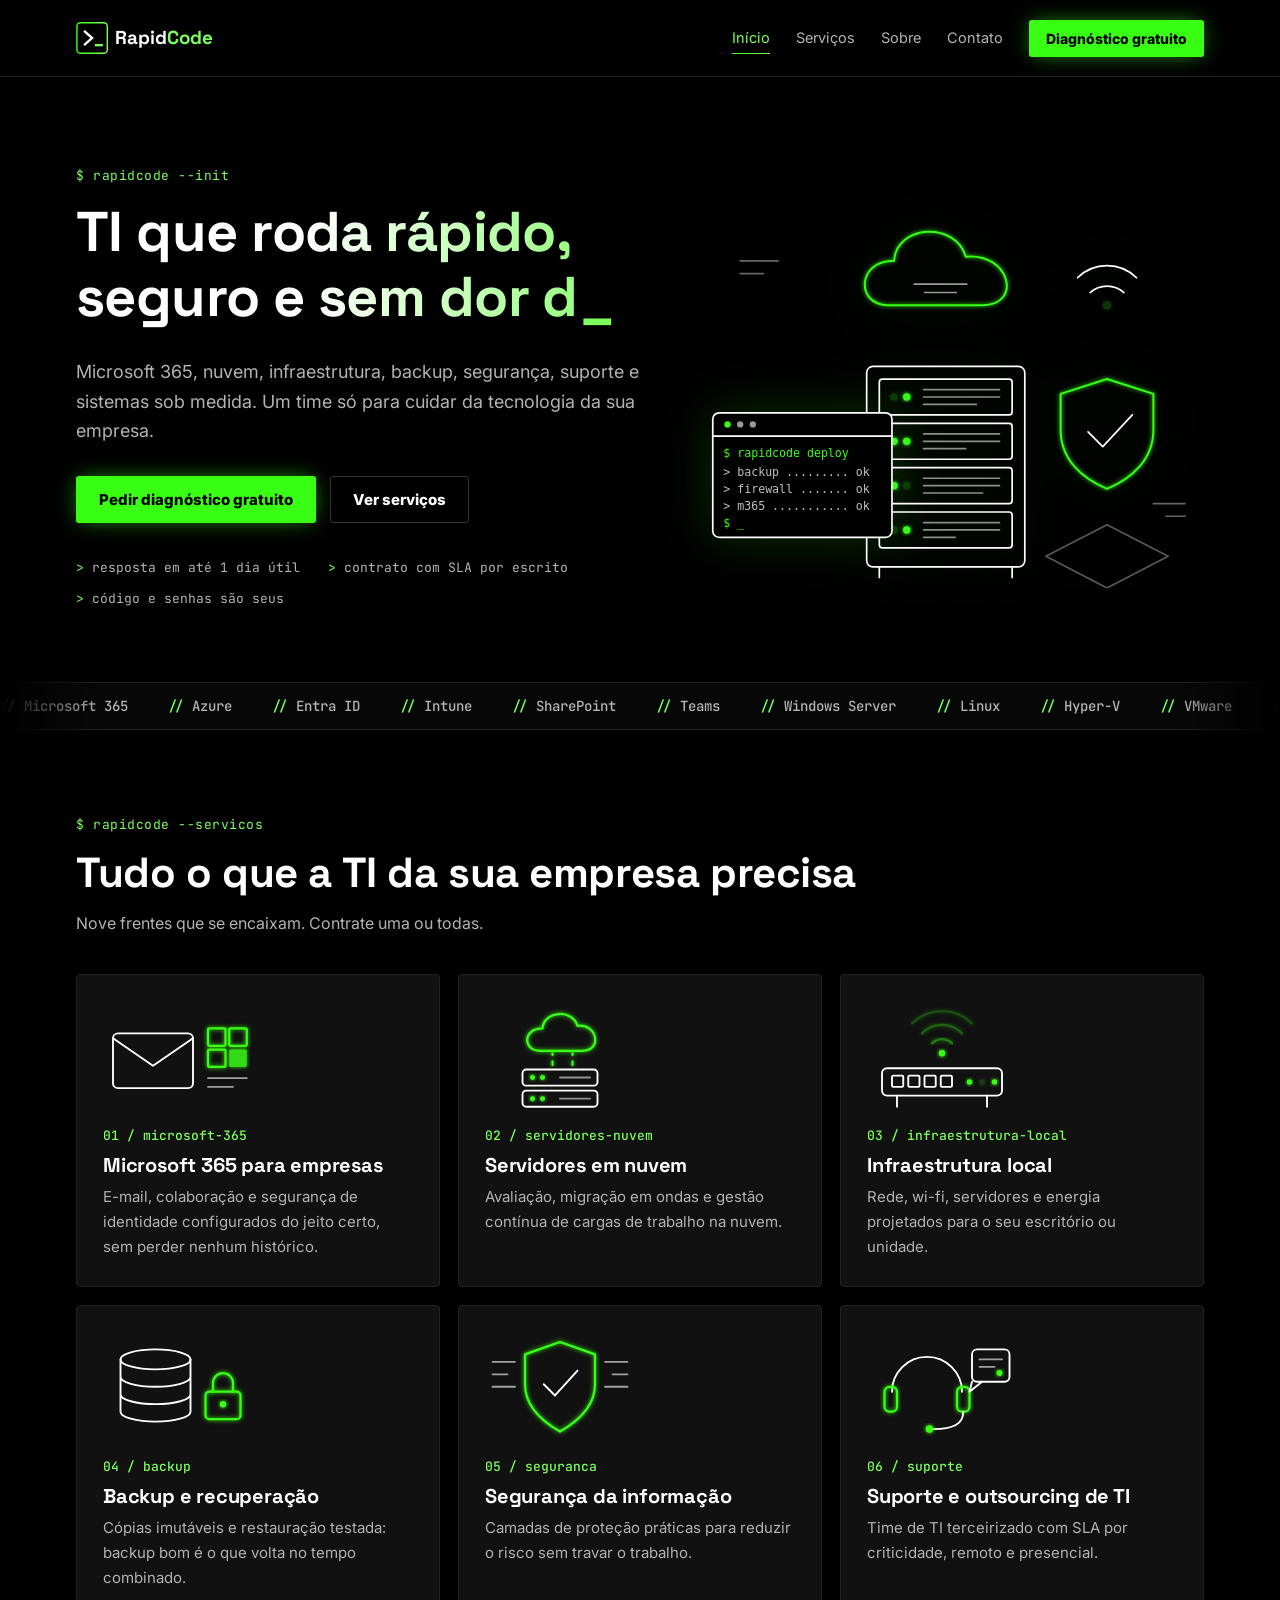
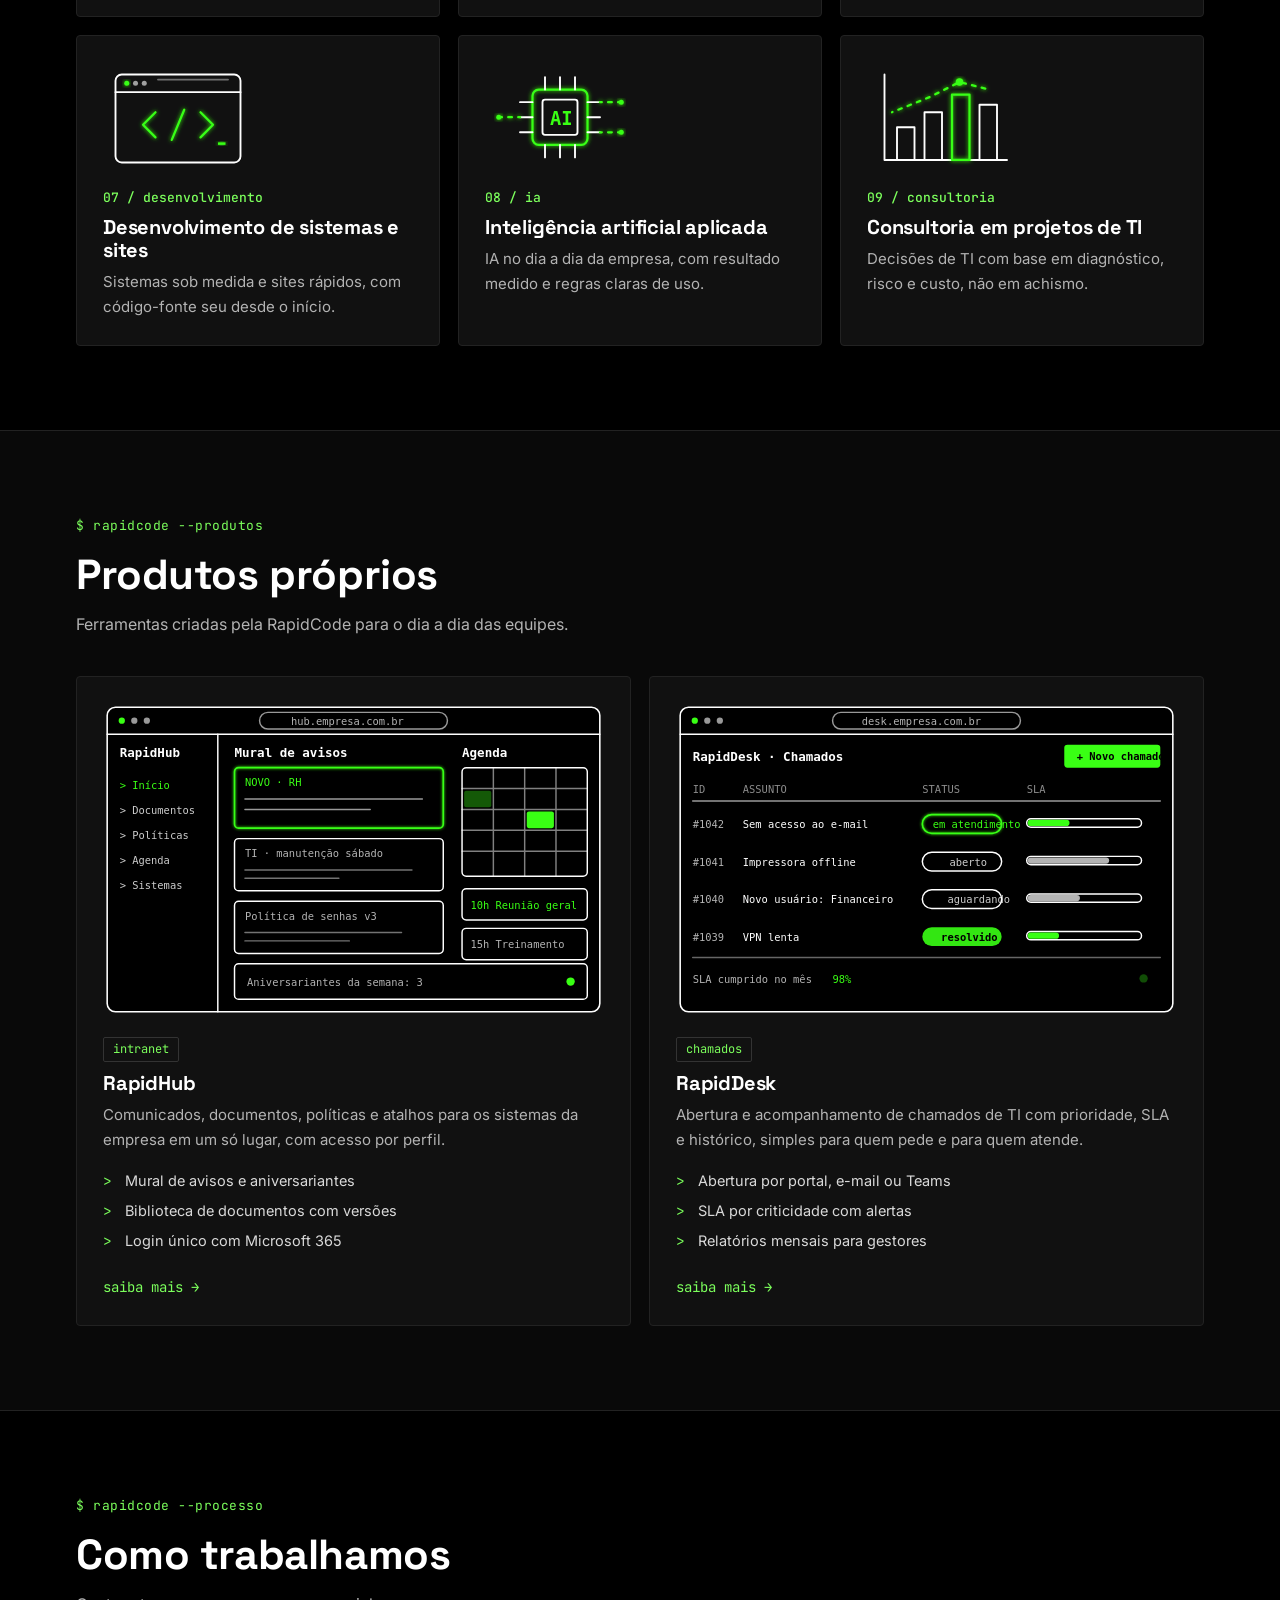
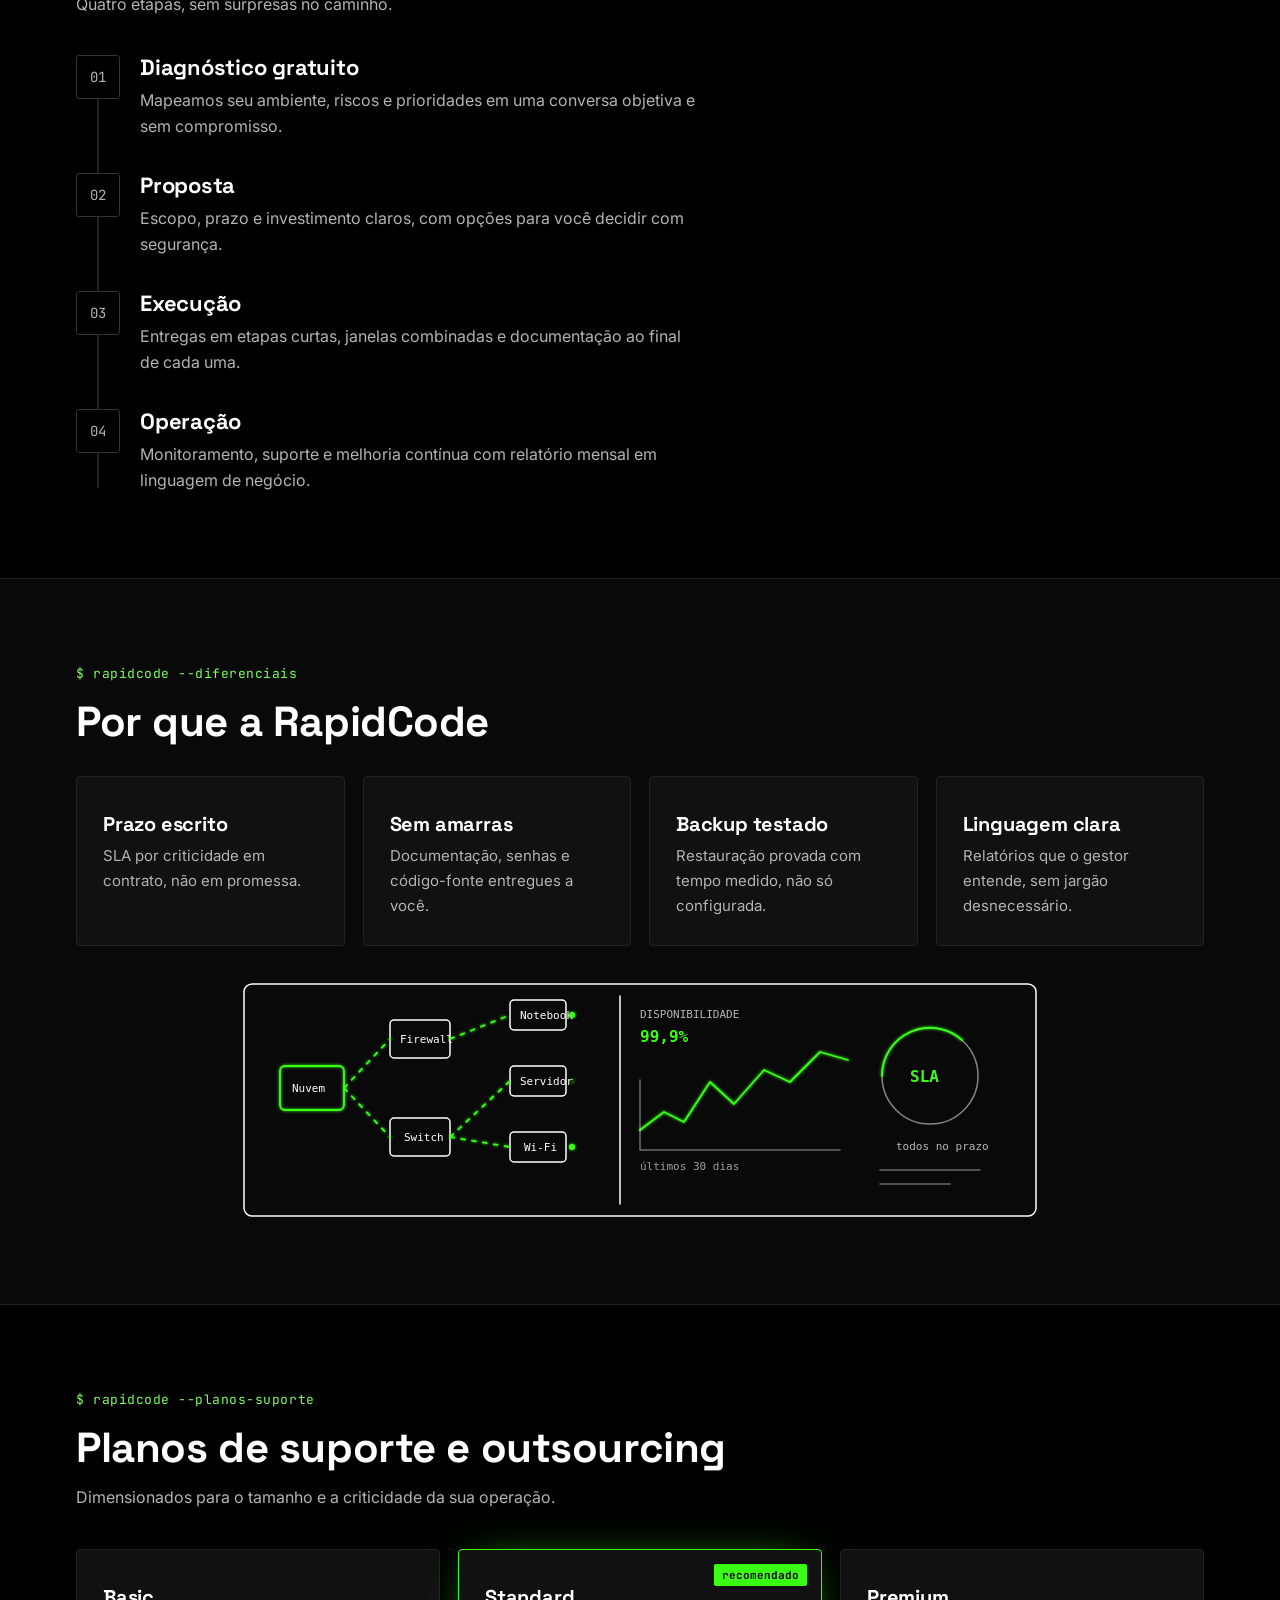
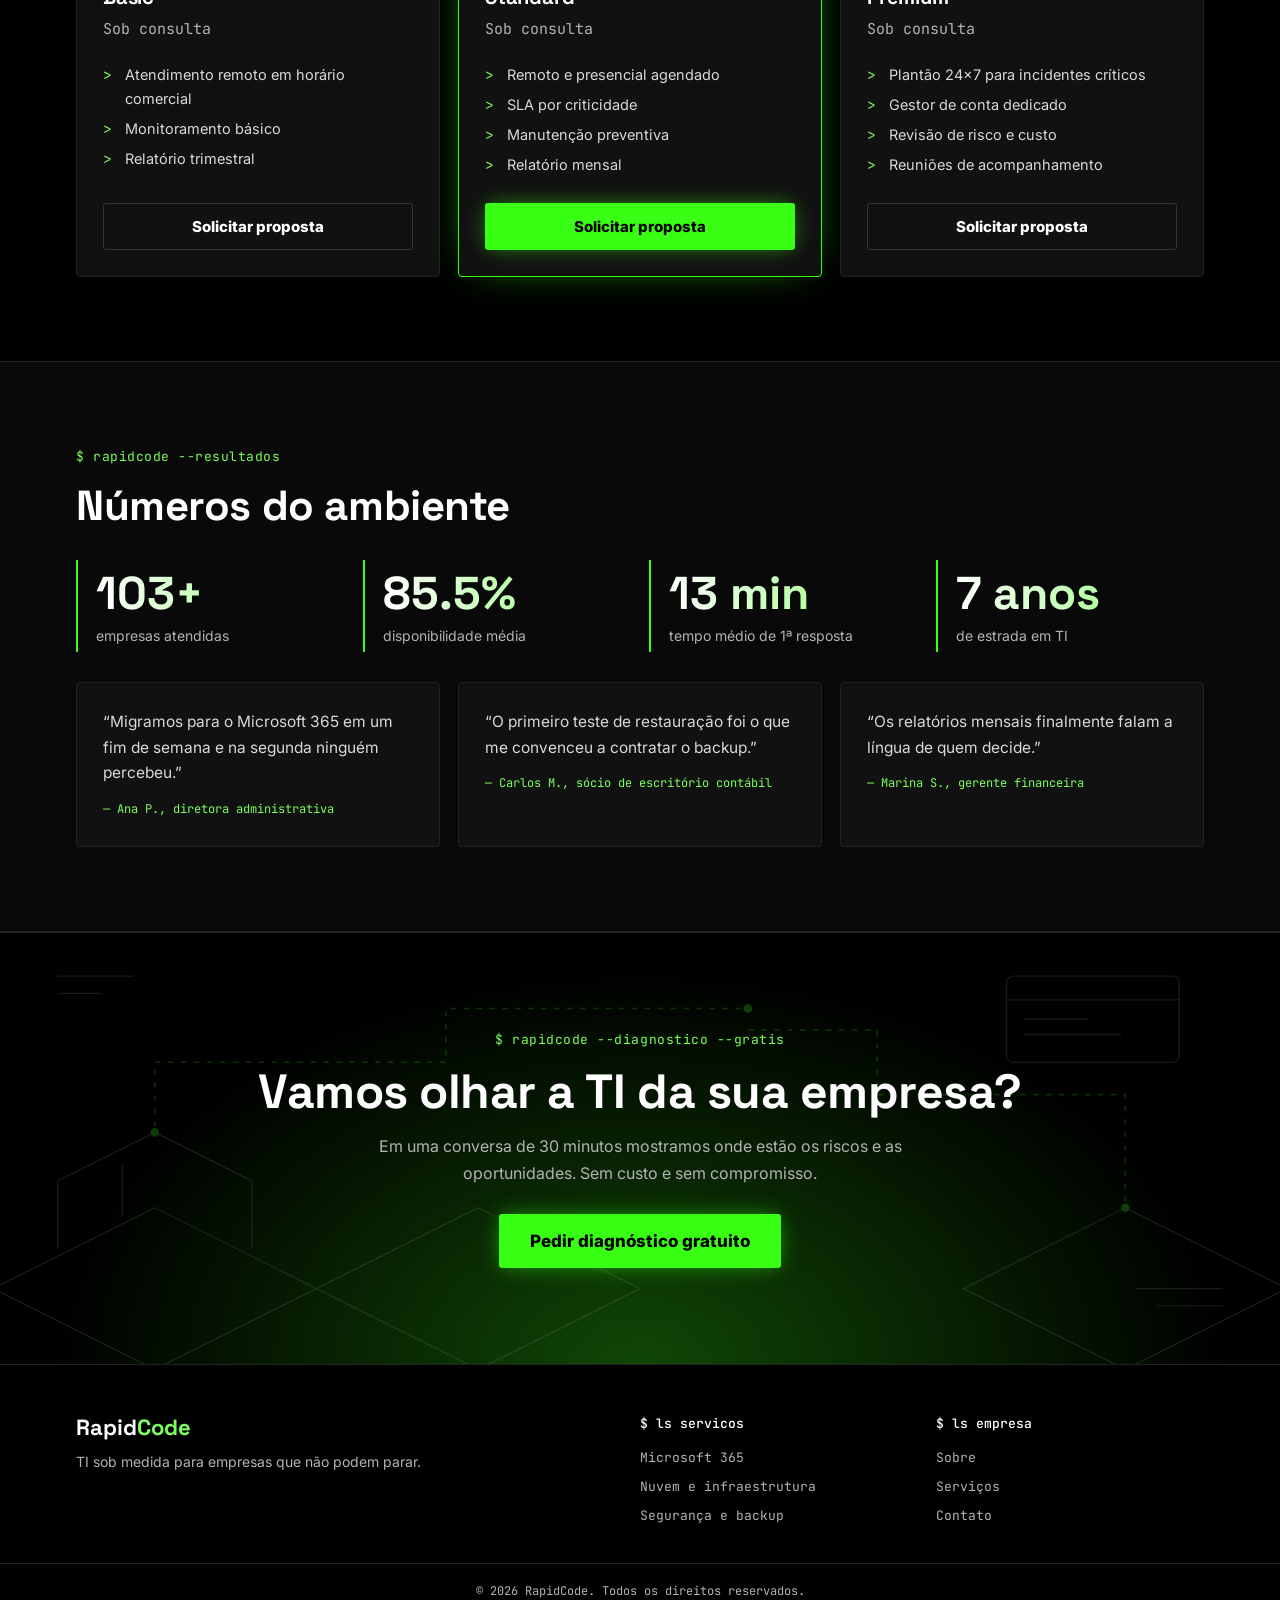
==== index.html @ 281d557d "Site RapidCode: primeira versão" ====
<!DOCTYPE html>
<html lang="pt-BR">
<head>
<meta charset="utf-8">
<meta name="viewport" content="width=device-width, initial-scale=1">
<title>RapidCode | TI sob medida para empresas</title>
<meta name="description" content="RapidCode: TI sob medida para empresas. Microsoft 365, nuvem, infraestrutura, backup, segurança, suporte, sistemas e IA aplicada.">
<meta name="theme-color" content="#000000">
<link rel="icon" type="image/svg+xml" href="img/favicon.svg">
<link rel="preconnect" href="https://fonts.googleapis.com">
<link rel="preconnect" href="https://fonts.gstatic.com" crossorigin>
<link href="https://fonts.googleapis.com/css2?family=Inter:wght@400;500;600&family=JetBrains+Mono:wght@400;500&family=Space+Grotesk:wght@500;600;700&display=swap" rel="stylesheet">
<link rel="stylesheet" href="css/style.css">
</head>
<body>
<canvas id="rain" aria-hidden="true"></canvas>

<header class="header" id="header">
  <div class="wrap header__in">
    <a class="logo" href="index.html" aria-label="RapidCode - início">
      <svg viewBox="0 0 190 40" width="170" height="36" role="img" aria-hidden="true">
        <defs><linearGradient id="lg" x1="0" x2="1"><stop offset="0" stop-color="#39FF14"/><stop offset="1" stop-color="#7CFF5C"/></linearGradient></defs>
        <rect x="1" y="3" width="34" height="34" rx="4" fill="none" stroke="url(#lg)" stroke-width="1.6"/>
        <path d="M10 13l8 7-8 7" fill="none" stroke="#FFFFFF" stroke-width="2.6" stroke-linecap="square"/>
        <path d="M21 28h9" stroke="#7CFF5C" stroke-width="2.6"/>
        <text x="44" y="27" font-family="Space Grotesk, sans-serif" font-size="21" font-weight="700" fill="#FFFFFF">Rapid<tspan fill="#7CFF5C">Code</tspan></text>
      </svg>
    </a>
    <nav class="nav" id="nav" aria-label="Principal">
      <a href="index.html" class="on" aria-current="page">Início</a>
      <a href="servicos.html">Serviços</a>
      <a href="sobre.html">Sobre</a>
      <a href="contato.html">Contato</a>
      <a class="btn btn--sm" href="contato.html">Diagnóstico gratuito</a>
    </nav>
    <button class="burger" id="burger" aria-label="Abrir menu" aria-expanded="false" aria-controls="nav"><span></span><span></span><span></span></button>
  </div>
</header>

<main id="topo">
  <section class="hero">
    <div class="wrap hero__in">
      <div class="hero__text">
      <p class="tag mono">$ rapidcode --init</p>
      <h1 class="hero__title"><span id="typed" data-text="TI que roda rápido, seguro e sem dor de cabeça."></span><span class="cursor" aria-hidden="true">_</span></h1>
      <p class="hero__lead reveal">Microsoft 365, nuvem, infraestrutura, backup, segurança, suporte e sistemas sob medida. Um time só para cuidar da tecnologia da sua empresa.</p>
      <div class="hero__cta reveal">
        <a class="btn" href="contato.html">Pedir diagnóstico gratuito</a>
        <a class="btn btn--ghost" href="servicos.html">Ver serviços</a>
      </div>
      <ul class="hero__meta mono reveal">
        <li><span>&gt;</span> resposta em até 1 dia útil</li>
        <li><span>&gt;</span> contrato com SLA por escrito</li>
        <li><span>&gt;</span> código e senhas são seus</li>
      </ul>
      </div>
      <figure class="hero__art"><img src="img/hero.svg" width="480" height="380" alt="Ilustração em linhas de uma nuvem conectada a um rack de servidores com LEDs piscando, uma janela de terminal com comandos concluídos e um escudo de segurança" fetchpriority="high"></figure>
    </div>
  </section>

  <div class="marquee" aria-label="Tecnologias que usamos">
    <div class="marquee__track" id="marquee"></div>
  </div>

  <section class="sec" id="servicos">
    <div class="wrap">
      <p class="tag mono reveal">$ rapidcode --servicos</p>
      <h2 class="reveal">Tudo o que a TI da sua empresa precisa</h2>
      <p class="sec__lead reveal">Nove frentes que se encaixam. Contrate uma ou todas.</p>
      <div class="grid grid--3" id="servicosGrid"></div>
    </div>
  </section>

  <section class="sec sec--alt" id="produtos">
    <div class="wrap">
      <p class="tag mono reveal">$ rapidcode --produtos</p>
      <h2 class="reveal">Produtos próprios</h2>
      <p class="sec__lead reveal">Ferramentas criadas pela RapidCode para o dia a dia das equipes.</p>
      <div class="grid grid--2">
        <article class="card reveal spot">
          <img class="card__shot" src="img/mock-rapidhub.svg" width="480" height="300" loading="lazy" alt="Tela do RapidHub: menu lateral, mural de avisos com comunicados do RH e da TI, agenda do mês e aniversariantes da semana">
          <span class="card__tag mono">intranet</span>
          <h3>RapidHub</h3>
          <p>Comunicados, documentos, políticas e atalhos para os sistemas da empresa em um só lugar, com acesso por perfil.</p>
          <ul class="list"><li>Mural de avisos e aniversariantes</li><li>Biblioteca de documentos com versões</li><li>Login único com Microsoft 365</li></ul>
          <a class="link mono" href="contato.html?assunto=Produto%3A%20RapidHub">saiba mais &rarr;</a>
        </article>
        <article class="card reveal spot">
          <img class="card__shot" src="img/mock-rapiddesk.svg" width="480" height="300" loading="lazy" alt="Tela do RapidDesk: lista de chamados com status (aberto, em atendimento, aguardando, resolvido) e barras de SLA, mais o botão Novo chamado">
          <span class="card__tag mono">chamados</span>
          <h3>RapidDesk</h3>
          <p>Abertura e acompanhamento de chamados de TI com prioridade, SLA e histórico, simples para quem pede e para quem atende.</p>
          <ul class="list"><li>Abertura por portal, e-mail ou Teams</li><li>SLA por criticidade com alertas</li><li>Relatórios mensais para gestores</li></ul>
          <a class="link mono" href="contato.html?assunto=Produto%3A%20RapidDesk">saiba mais &rarr;</a>
        </article>
      </div>
    </div>
  </section>

  <section class="sec" id="processo">
    <div class="wrap">
      <p class="tag mono reveal">$ rapidcode --processo</p>
      <h2 class="reveal">Como trabalhamos</h2>
      <p class="sec__lead reveal">Quatro etapas, sem surpresas no caminho.</p>
      <ol class="timeline" id="timeline">
        <span class="timeline__line"><i id="tlFill"></i></span>
        <li class="reveal"><span class="step mono">01</span><div><h3>Diagnóstico gratuito</h3><p>Mapeamos seu ambiente, riscos e prioridades em uma conversa objetiva e sem compromisso.</p></div></li>
        <li class="reveal"><span class="step mono">02</span><div><h3>Proposta</h3><p>Escopo, prazo e investimento claros, com opções para você decidir com segurança.</p></div></li>
        <li class="reveal"><span class="step mono">03</span><div><h3>Execução</h3><p>Entregas em etapas curtas, janelas combinadas e documentação ao final de cada uma.</p></div></li>
        <li class="reveal"><span class="step mono">04</span><div><h3>Operação</h3><p>Monitoramento, suporte e melhoria contínua com relatório mensal em linguagem de negócio.</p></div></li>
      </ol>
    </div>
  </section>

  <section class="sec sec--alt" id="diferenciais">
    <div class="wrap">
      <p class="tag mono reveal">$ rapidcode --diferenciais</p>
      <h2 class="reveal">Por que a RapidCode</h2>
      <div class="grid grid--4">
        <div class="card reveal spot"><h3>Prazo escrito</h3><p>SLA por criticidade em contrato, não em promessa.</p></div>
        <div class="card reveal spot"><h3>Sem amarras</h3><p>Documentação, senhas e código-fonte entregues a você.</p></div>
        <div class="card reveal spot"><h3>Backup testado</h3><p>Restauração provada com tempo medido, não só configurada.</p></div>
        <div class="card reveal spot"><h3>Linguagem clara</h3><p>Relatórios que o gestor entende, sem jargão desnecessário.</p></div>
      </div>
      <figure class="figwide reveal"><img src="img/monitoramento.svg" width="800" height="240" loading="lazy" alt="Painel de monitoramento: diagrama de rede com nuvem, firewall, switch, servidor e notebooks, gráfico de disponibilidade de 99,9% e medidor de SLA"></figure>
    </div>
  </section>

  <section class="sec" id="planos">
    <div class="wrap">
      <p class="tag mono reveal">$ rapidcode --planos-suporte</p>
      <h2 class="reveal">Planos de suporte e outsourcing</h2>
      <p class="sec__lead reveal">Dimensionados para o tamanho e a criticidade da sua operação.</p>
      <div class="grid grid--3">
        <article class="card plan reveal spot">
          <h3>Basic</h3><p class="price mono">Sob consulta</p>
          <ul class="list"><li>Atendimento remoto em horário comercial</li><li>Monitoramento básico</li><li>Relatório trimestral</li></ul>
          <a class="btn btn--ghost" href="contato.html?assunto=Suporte%20e%20outsourcing%20de%20TI">Solicitar proposta</a>
        </article>
        <article class="card plan plan--hot reveal spot">
          <span class="badge mono">recomendado</span>
          <h3>Standard</h3><p class="price mono">Sob consulta</p>
          <ul class="list"><li>Remoto e presencial agendado</li><li>SLA por criticidade</li><li>Manutenção preventiva</li><li>Relatório mensal</li></ul>
          <a class="btn" href="contato.html?assunto=Suporte%20e%20outsourcing%20de%20TI">Solicitar proposta</a>
        </article>
        <article class="card plan reveal spot">
          <h3>Premium</h3><p class="price mono">Sob consulta</p>
          <ul class="list"><li>Plantão 24x7 para incidentes críticos</li><li>Gestor de conta dedicado</li><li>Revisão de risco e custo</li><li>Reuniões de acompanhamento</li></ul>
          <a class="btn btn--ghost" href="contato.html?assunto=Suporte%20e%20outsourcing%20de%20TI">Solicitar proposta</a>
        </article>
      </div>
    </div>
  </section>

  <section class="sec sec--alt" id="numeros">
    <div class="wrap">
      <p class="tag mono reveal">$ rapidcode --resultados</p>
      <h2 class="reveal">Números do ambiente</h2>
      <!-- PLACEHOLDER: números e depoimentos abaixo são exemplos ilustrativos; substituir por dados reais autorizados. -->
      <div class="stats">
        <div class="stat reveal"><b data-count="120" data-suffix="+">0</b><span>empresas atendidas</span></div>
        <div class="stat reveal"><b data-count="99.9" data-dec="1" data-suffix="%">0</b><span>disponibilidade média</span></div>
        <div class="stat reveal"><b data-count="15" data-suffix=" min">0</b><span>tempo médio de 1ª resposta</span></div>
        <div class="stat reveal"><b data-count="8" data-suffix=" anos">0</b><span>de estrada em TI</span></div>
      </div>
      <div class="grid grid--3 quotes">
        <blockquote class="card reveal spot">“Migramos para o Microsoft 365 em um fim de semana e na segunda ninguém percebeu.”<cite class="mono">— Ana P., diretora administrativa</cite></blockquote>
        <blockquote class="card reveal spot">“O primeiro teste de restauração foi o que me convenceu a contratar o backup.”<cite class="mono">— Carlos M., sócio de escritório contábil</cite></blockquote>
        <blockquote class="card reveal spot">“Os relatórios mensais finalmente falam a língua de quem decide.”<cite class="mono">— Marina S., gerente financeira</cite></blockquote>
      </div>
    </div>
  </section>

  <section class="cta" id="contato">
    <img class="cta__bg" src="img/cta-bg.svg" alt="" aria-hidden="true" loading="lazy" width="1200" height="400">
    <div class="wrap cta__in reveal">
      <p class="tag mono">$ rapidcode --diagnostico --gratis</p>
      <h2>Vamos olhar a TI da sua empresa?</h2>
      <p>Em uma conversa de 30 minutos mostramos onde estão os riscos e as oportunidades. Sem custo e sem compromisso.</p>
      <a class="btn btn--lg" href="contato.html">Pedir diagnóstico gratuito</a>
    </div>
  </section>
</main>

<footer class="footer">
  <div class="wrap footer__in">
    <div>
      <strong class="footer__logo">Rapid<span>Code</span></strong>
      <p>TI sob medida para empresas que não podem parar.</p>
    </div>
    <div class="mono footer__col"><b>$ ls servicos</b><a href="servicos.html#microsoft-365">Microsoft 365</a><a href="servicos.html#servidores-nuvem">Nuvem e infraestrutura</a><a href="servicos.html#seguranca">Segurança e backup</a></div>
    <div class="mono footer__col"><b>$ ls empresa</b><a href="sobre.html">Sobre</a><a href="servicos.html">Serviços</a><a href="contato.html">Contato</a></div>
  </div>
  <p class="footer__copy mono">&copy; 2026 RapidCode. Todos os direitos reservados.</p>
</footer>

<script src="js/data.js"></script>
<script src="js/main.js"></script>
</body>
</html>
---- css/style.css ----
/* RapidCode - tema preto 60% / branco 25% / verde neon 15%, estilo terminal. Compartilhado pelas 4 páginas. */
:root{
  --black:#000000;--black-1:#0A0A0A;--black-2:#111111;--black-3:#161616;
  --line:#222222;--line2:#333333;
  --white:#FFFFFF;--white-soft:#B3B3B3;--white-dim:#D9D9D9;
  --accent:#39FF14;--accent-hi:#7CFF5C;--accent-lo:#2BD10F;
  --accent-rgb:57,255,20;--accent-hi-rgb:124,255,92;
  --bg:var(--black);--bg2:var(--black-1);--card:var(--black-2);
  --text:var(--white);--muted:var(--white-soft);
  --grad:linear-gradient(90deg,#39FF14,#7CFF5C);
  --hh:76px;
}
*{box-sizing:border-box;margin:0;padding:0}
html{scroll-behavior:smooth;scroll-padding-top:100px}
body{background:var(--bg);color:var(--text);font:400 16px/1.65 Inter,system-ui,sans-serif;overflow-x:hidden;-webkit-font-smoothing:antialiased}
.mono{font-family:"JetBrains Mono",ui-monospace,monospace}
h1,h2,h3{font-family:"Space Grotesk",sans-serif;line-height:1.15;letter-spacing:-.01em}
a{color:inherit;text-decoration:none}
ul{list-style:none}
img{max-width:100%}
.wrap{width:100%;max-width:1160px;margin:0 auto;padding:0 16px}
#rain{position:fixed;inset:0;width:100%;height:100%;z-index:0;opacity:.35;pointer-events:none}
main,.footer{position:relative;z-index:1}
:focus-visible{outline:2px solid var(--accent-hi);outline-offset:3px}

.header{position:sticky;top:0;z-index:50;background:rgba(0,0,0,.82);backdrop-filter:blur(10px);border-bottom:1px solid var(--line);transition:all .3s}
.header__in{display:flex;align-items:center;justify-content:space-between;height:var(--hh);transition:height .3s}
.header.is-small .header__in{height:54px}
.header.is-small{border-bottom-color:var(--line2)}
.logo svg{display:block;transition:transform .3s;transform-origin:left center;max-width:100%}
.header.is-small .logo svg{transform:scale(.84)}
.nav{display:flex;align-items:center;gap:26px;font-size:14.5px;color:var(--muted)}
.nav a:not(.btn){position:relative;transition:color .2s}
.nav a:not(.btn):hover,.nav a.on:not(.btn){color:var(--accent-hi)}
.nav a:not(.btn)::after{content:"";position:absolute;left:0;bottom:-4px;height:1px;width:0;background:var(--grad);transition:width .25s}
.nav a:not(.btn):hover::after,.nav a.on:not(.btn)::after{width:100%}
.burger{display:none;width:44px;height:44px;background:none;border:1px solid var(--line2);border-radius:3px;cursor:pointer;flex-direction:column;gap:5px;align-items:center;justify-content:center}
.burger span{width:20px;height:2px;background:var(--white);transition:transform .25s,opacity .25s}
.burger[aria-expanded=true] span:nth-child(1){transform:translateY(7px) rotate(45deg)}
.burger[aria-expanded=true] span:nth-child(2){opacity:0}
.burger[aria-expanded=true] span:nth-child(3){transform:translateY(-7px) rotate(-45deg)}

.btn{display:inline-flex;align-items:center;justify-content:center;gap:8px;padding:13px 22px;background:var(--accent);color:#000;box-shadow:0 0 22px -4px rgba(var(--accent-rgb),.65);font:800 15px Inter,sans-serif;border:1px solid transparent;border-radius:3px;cursor:pointer;transition:transform .2s,box-shadow .25s,background .2s}
.btn:hover{background:var(--accent-lo);transform:translateY(-2px);box-shadow:0 8px 28px -8px rgba(var(--accent-hi-rgb),.7)}
.btn--ghost{background:transparent;color:var(--white);border-color:var(--line2);box-shadow:none}
.btn--ghost:hover{background:rgba(var(--accent-rgb),.12);border-color:var(--accent-hi)}
.btn--sm{padding:9px 16px;font-size:14px;color:#000!important}
.btn--lg{padding:16px 30px;font-size:17px}

.tag{color:var(--accent-hi);font-size:13px;letter-spacing:.04em;margin-bottom:14px}
.hero{padding:88px 0 72px}
.hero__title{font-size:clamp(34px,6.4vw,68px);font-weight:700;max-width:900px;min-height:2.4em;background:linear-gradient(90deg,#FFFFFF 40%,#7CFF5C);-webkit-background-clip:text;background-clip:text;color:transparent}
.cursor{display:inline-block;color:var(--accent-hi);-webkit-text-fill-color:var(--accent-hi);animation:blink 1s steps(1) infinite;margin-left:2px}
@keyframes blink{50%{opacity:0}}
.hero__in{display:grid;grid-template-columns:minmax(0,1.15fr) minmax(0,1fr);gap:40px;align-items:center}
.hero__in .hero__title{font-size:clamp(32px,4.6vw,56px)}
.hero__art img{display:block;width:100%;height:auto;filter:drop-shadow(0 0 24px rgba(var(--accent-rgb),.18))}
.hero--page{padding:64px 0 48px}
.hero--page .hero__title{min-height:0;font-size:clamp(30px,4.2vw,52px)}
.hero--page .hero__lead{font-size:17px;margin:18px 0 0}
.hero--page .hero__art{max-width:400px;justify-self:end;width:100%}
.hero--slim .hero__in{grid-template-columns:minmax(0,1fr)}
.card__img{display:block;width:100%;max-width:150px;height:auto;margin-bottom:14px}
.card__shot{display:block;width:100%;height:auto;margin-bottom:18px;border-radius:6px}
.figwide{margin:34px auto 0;max-width:800px}
.figwide img{display:block;width:100%;height:auto}
.hero__lead{max-width:640px;margin:22px 0 30px;color:var(--muted);font-size:18px}
.hero__lead a{color:var(--accent-hi);text-decoration:underline;text-underline-offset:3px}
.hero__cta{display:flex;flex-wrap:wrap;gap:14px;margin-bottom:34px}
.hero__meta{display:flex;flex-wrap:wrap;gap:10px 28px;font-size:13px;color:var(--muted)}
.hero__meta span{color:var(--accent-hi)}

.marquee{border-block:1px solid var(--line);background:rgba(10,10,10,.85);overflow:hidden;padding:14px 0;mask-image:linear-gradient(90deg,transparent,#000 8%,#000 92%,transparent);-webkit-mask-image:linear-gradient(90deg,transparent,#000 8%,#000 92%,transparent)}
.marquee__track{display:flex;width:max-content;gap:40px;animation:mq 38s linear infinite}
.marquee:hover .marquee__track{animation-play-state:paused}
.marquee__track span{font:500 14px "JetBrains Mono",monospace;color:var(--muted);white-space:nowrap}
.marquee__track span::before{content:"// ";color:var(--accent-hi)}
@keyframes mq{to{transform:translateX(-50%)}}

.sec{padding:84px 0}
.sec--alt{background:rgba(10,10,10,.9);border-block:1px solid var(--line)}
.sec--tight{padding-top:48px}
.sec h2{font-size:clamp(28px,4vw,42px);margin-bottom:12px}
.sec__lead{color:var(--muted);max-width:620px;margin-bottom:38px}
.grid{display:grid;gap:18px;margin-top:30px}
.grid--2{grid-template-columns:repeat(2,1fr)}
.grid--3{grid-template-columns:repeat(3,1fr)}
.grid--4{grid-template-columns:repeat(4,1fr)}
.sec__lead+.grid{margin-top:0}

.card{position:relative;background:var(--card);border:1px solid var(--line);border-radius:4px;padding:26px;overflow:hidden;transition:border-color .25s,transform .25s}
.card:hover{border-color:var(--line2);transform:translateY(-3px)}
.card--static:hover{transform:none}
.spot::before{content:"";position:absolute;inset:0;background:radial-gradient(260px circle at var(--mx,50%) var(--my,50%),rgba(var(--accent-rgb),.22),transparent 70%);opacity:0;transition:opacity .3s;pointer-events:none}
.spot:hover::before{opacity:1}
.spot::after{content:"";position:absolute;inset:0;border-radius:inherit;padding:1px;background:radial-gradient(180px circle at var(--mx,50%) var(--my,50%),rgba(var(--accent-hi-rgb),.8),transparent 70%);-webkit-mask:linear-gradient(#000 0 0) content-box,linear-gradient(#000 0 0);-webkit-mask-composite:xor;mask-composite:exclude;opacity:0;transition:opacity .3s;pointer-events:none}
.spot:hover::after{opacity:1}
.card h3{font-size:20px;margin:10px 0 8px}
.card p{color:var(--muted);font-size:15px}
.card__ico{font:500 13px "JetBrains Mono",monospace;color:var(--accent-hi);display:block}
.card__tag{display:inline-block;font-size:12px;color:var(--accent-hi);border:1px solid var(--line2);padding:2px 9px;border-radius:2px}
a.card{display:block}
.list{margin:16px 0 20px}
.list li{position:relative;padding-left:22px;font-size:14.5px;color:var(--white-dim);margin-bottom:6px}
.list li::before{content:">";position:absolute;left:0;color:var(--accent-hi);font-family:"JetBrains Mono",monospace}
.link{color:var(--accent-hi);font-size:14px}
.link:hover{color:var(--white)}
.chips{display:flex;flex-wrap:wrap;gap:8px}
.chips span,.chips a{font:500 12.5px "JetBrains Mono",monospace;color:var(--white-dim);border:1px solid var(--line2);border-radius:2px;padding:4px 10px;background:var(--black-1)}
.chips a{color:var(--muted);transition:color .2s,border-color .2s}
.chips a:hover{color:var(--accent-hi);border-color:var(--accent-hi)}
.chips--index{margin-top:26px}

.timeline{position:relative;margin-top:36px;padding-left:64px;list-style:none;display:grid;gap:34px}
.timeline__line{position:absolute;left:21px;top:6px;bottom:6px;width:2px;background:var(--line)}
.timeline__line i{display:block;width:100%;height:0;background:var(--grad);box-shadow:0 0 14px rgba(var(--accent-hi-rgb),.6)}
.timeline li{position:relative}
.step{position:absolute;left:-64px;top:0;width:44px;height:44px;display:grid;place-items:center;background:var(--bg);border:1px solid var(--line2);border-radius:3px;color:var(--muted);font-size:14px;transition:all .4s}
.timeline li.on .step{border-color:var(--accent-hi);color:var(--accent-hi);box-shadow:0 0 18px -2px rgba(var(--accent-hi-rgb),.5)}
.timeline h3{font-size:22px;margin-bottom:6px}
.timeline p{color:var(--muted);max-width:560px}

.plan{display:flex;flex-direction:column}
.plan .list{flex:1}
.plan--hot{border-color:var(--accent);box-shadow:0 0 40px -18px rgba(var(--accent-rgb),.8)}
.price{color:var(--white);font-size:15px;margin-bottom:6px}
.badge{position:absolute;top:14px;right:14px;font-size:11px;font-weight:700;background:var(--accent);color:#000;padding:2px 8px;border-radius:2px}

.stats{display:grid;grid-template-columns:repeat(4,1fr);gap:18px;margin:30px 0}
.stat{border-left:2px solid var(--accent);padding:4px 0 4px 18px}
.stat b{display:block;font:700 clamp(30px,4vw,46px) "Space Grotesk",sans-serif;background:linear-gradient(90deg,#FFFFFF,#7CFF5C);-webkit-background-clip:text;background-clip:text;color:transparent}
.stat span{color:var(--muted);font-size:14px}
.quotes{margin-top:10px}
blockquote.card{font-size:15.5px;color:var(--white-dim);font-style:normal}
blockquote cite{display:block;margin-top:14px;font-size:12px;color:var(--accent-hi);font-style:normal}

/* Serviços (página detalhada) */
.svc{padding:30px;margin-bottom:22px}
.svc:hover{transform:none}
.svc__head{display:grid;grid-template-columns:150px minmax(0,1fr);gap:26px;align-items:center;margin-bottom:6px}
.svc__head img{display:block;width:150px;height:auto}
.svc__head h2{font-size:clamp(24px,3vw,32px);margin:0 0 8px}
.svc__desc{color:var(--muted);font-size:16px;max-width:680px}
.cols{display:grid;grid-template-columns:repeat(3,1fr);gap:26px;margin-top:22px;padding-top:22px;border-top:1px solid var(--line)}
.cols h4{font:500 13px "JetBrains Mono",monospace;color:var(--accent-hi);margin-bottom:10px;letter-spacing:.04em}
.cols .list{margin:0}
.plans{margin-top:28px;padding-top:24px;border-top:1px solid var(--line)}
.plans h3{font-size:22px}
.plans .grid{margin-top:16px}
.plans .card{background:var(--black-1)}
.plans__more{margin-top:22px}

/* Sobre */
.prose{max-width:720px;color:var(--muted)}

/* Contato */
.contact{display:grid;grid-template-columns:minmax(0,1.5fr) minmax(0,1fr);gap:22px;align-items:start}
.form{display:grid;gap:16px}
.form .two{display:grid;grid-template-columns:1fr 1fr;gap:16px}
.form label{display:grid;gap:6px;font:500 13px "JetBrains Mono",monospace;color:var(--accent-hi)}
.form input,.form select,.form textarea{width:100%;background:var(--black);color:var(--white);border:1px solid var(--line2);border-radius:3px;padding:12px 14px;font:400 16px Inter,sans-serif;transition:border-color .2s,box-shadow .2s}
.form textarea{resize:vertical;min-height:130px}
.form input:focus,.form select:focus,.form textarea:focus{outline:none;border-color:var(--accent-hi);box-shadow:0 0 0 3px rgba(var(--accent-rgb),.18)}
.form select option{background:var(--black);color:var(--white)}
.form .btn{justify-self:start}
.ok{display:none;border:1px solid var(--accent);background:rgba(var(--accent-rgb),.08);color:var(--white);padding:14px 16px;border-radius:3px;font-size:15px}
.cinfo{display:grid;gap:10px;margin:16px 0 20px;font:400 14px "JetBrains Mono",monospace;color:var(--white-dim)}
.cinfo b{color:var(--accent-hi);font-weight:500;margin-right:10px}
.cinfo span{overflow-wrap:anywhere}

.cta{padding:96px 0;text-align:center;border-top:1px solid var(--line);background:radial-gradient(ellipse at 50% 100%,rgba(var(--accent-rgb),.28),transparent 65%),rgba(0,0,0,.92)}
.cta{position:relative;overflow:hidden}
.cta__bg{position:absolute;inset:0;width:100%;height:100%;object-fit:cover;opacity:.28;pointer-events:none}
.cta__in{position:relative;z-index:1}
.cta h2{font-size:clamp(28px,4.6vw,48px);margin-bottom:14px}
.cta p:not(.tag){color:var(--muted);max-width:560px;margin:0 auto 28px}
.cta--short{padding:72px 0}

.footer{background:var(--black);border-top:1px solid var(--line);padding:48px 0 0}
.footer__in{display:grid;grid-template-columns:2fr 1fr 1fr;gap:28px}
.footer__logo{font:700 22px "Space Grotesk",sans-serif}
.footer__logo span{color:var(--accent-hi)}
.footer p{color:var(--muted);font-size:14px;margin-top:8px}
.footer__col{display:flex;flex-direction:column;gap:8px;font-size:13px;color:var(--muted)}
.footer__col b{color:var(--white);font-weight:500;margin-bottom:4px}
.footer__col a:hover{color:var(--accent-hi)}
.footer__copy{text-align:center;font-size:12px!important;margin:36px 0 0!important;padding:18px 16px;border-top:1px solid var(--line)}

.reveal{opacity:0;transform:translateY(22px);transition:opacity .7s ease,transform .7s ease;transition-delay:var(--d,0ms)}
.reveal.in{opacity:1;transform:none}

@media (max-width:960px){
  .grid--3,.grid--4{grid-template-columns:repeat(2,1fr)}
  .stats{grid-template-columns:repeat(2,1fr)}
  .cols{grid-template-columns:1fr 1fr}
  .cols>div:last-child{grid-column:1/-1}
}
@media (max-width:900px){
  .hero__in{grid-template-columns:1fr;gap:28px}
  .hero__art,.hero--page .hero__art{max-width:440px;margin:0 auto;justify-self:center;width:100%}
  .contact{grid-template-columns:1fr}
}
@media (max-width:820px){
  .burger{display:flex}
  .nav{position:absolute;left:0;right:0;top:100%;flex-direction:column;align-items:stretch;gap:0;background:rgba(0,0,0,.98);border-bottom:1px solid var(--line2);padding:8px 16px 18px;max-height:0;overflow:hidden;visibility:hidden;opacity:0;transition:opacity .25s}
  .nav.open{max-height:480px;visibility:visible;opacity:1}
  .nav a:not(.btn){padding:14px 0;border-bottom:1px solid var(--line)}
  .nav a:not(.btn)::after{display:none}
  .nav .btn{margin-top:14px}
}
@media (max-width:620px){
  .grid--2,.grid--3,.grid--4{grid-template-columns:1fr}
  .sec{padding:60px 0}
  .hero{padding:56px 0 48px}
  .hero--page{padding:44px 0 36px}
  .footer__in{grid-template-columns:1fr}
  .timeline{padding-left:56px}
  .step{left:-56px;width:38px;height:38px}
  .timeline__line{left:18px}
  .hero__cta .btn{width:100%}
  .svc{padding:22px 18px}
  .svc__head{grid-template-columns:1fr;gap:14px}
  .svc__head img{width:120px}
  .cols{grid-template-columns:1fr}
  .form .two{grid-template-columns:1fr}
  .form .btn{width:100%;justify-self:stretch}
}
@media (prefers-reduced-motion:reduce){
  *,*::before,*::after{animation:none!important;transition:none!important;scroll-behavior:auto!important}
  .reveal{opacity:1;transform:none}
  #rain{display:none}
  .marquee__track{flex-wrap:wrap;width:auto;justify-content:center}
}
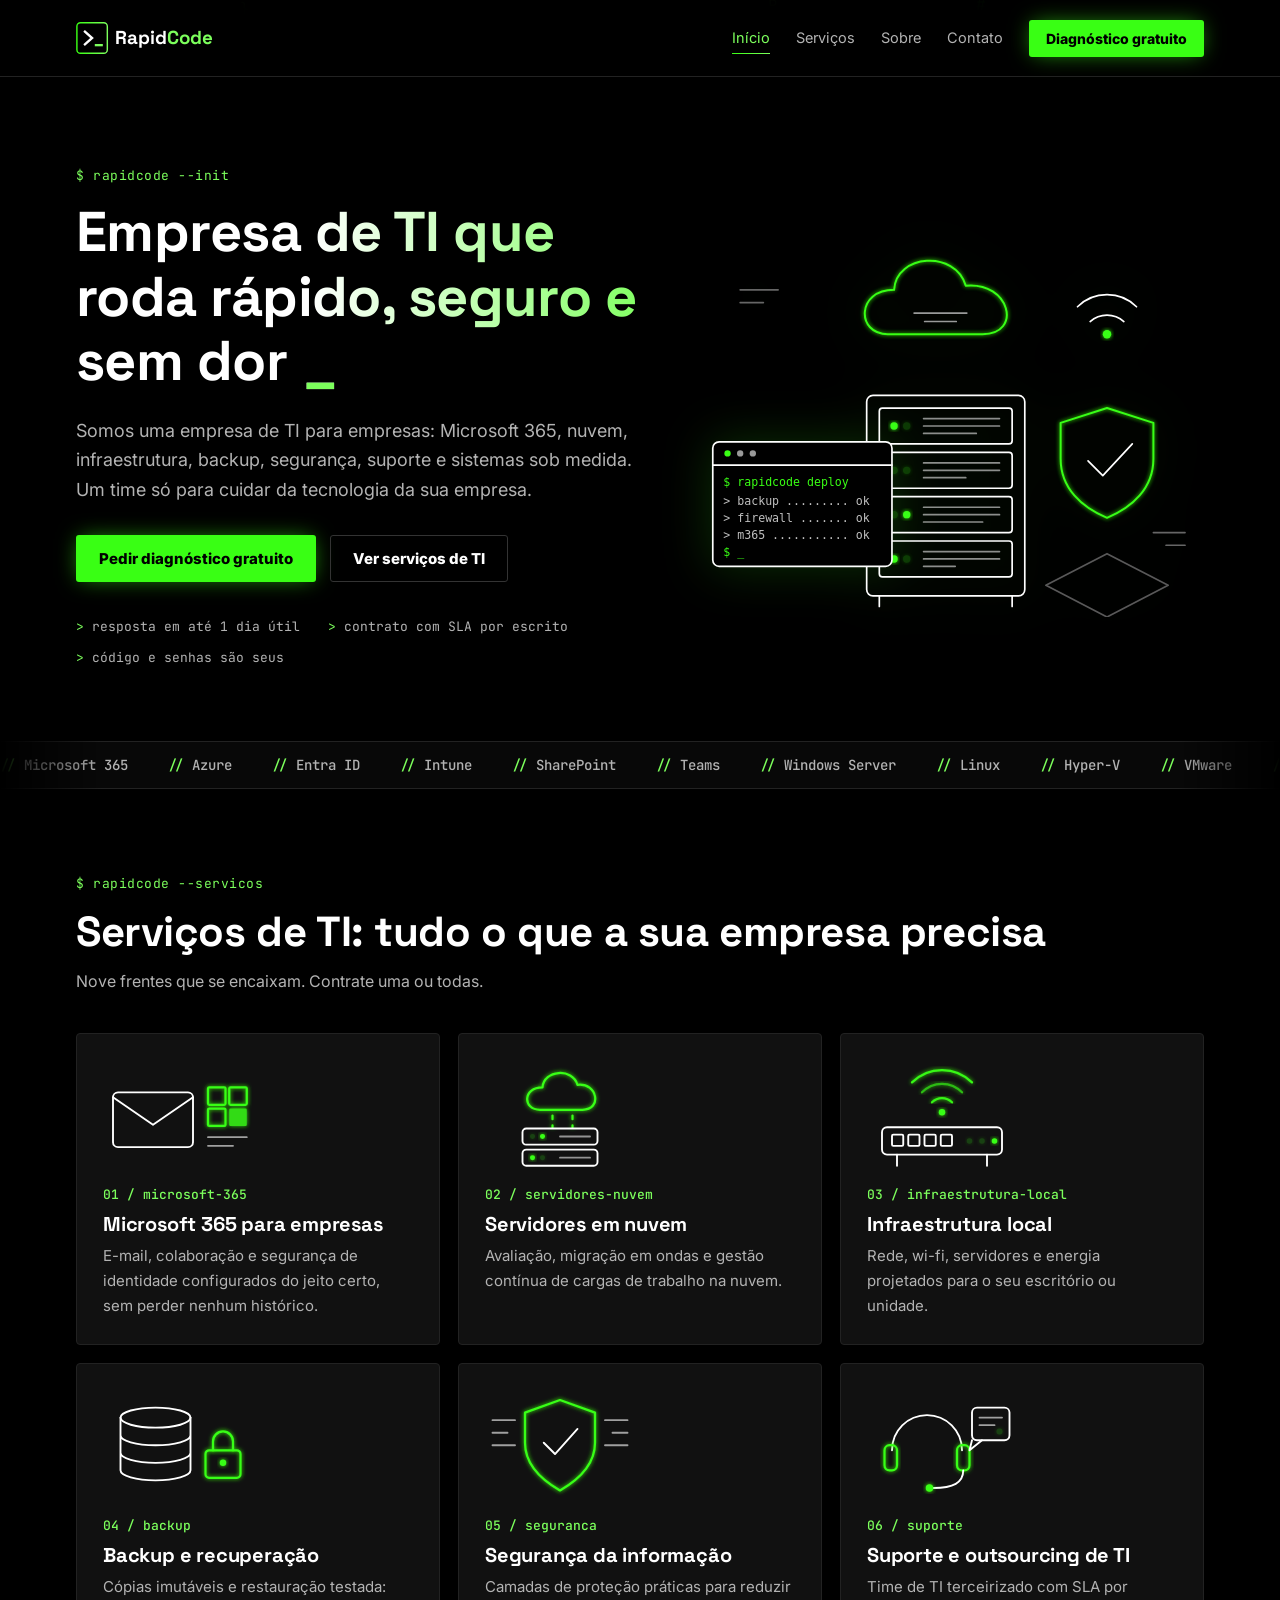
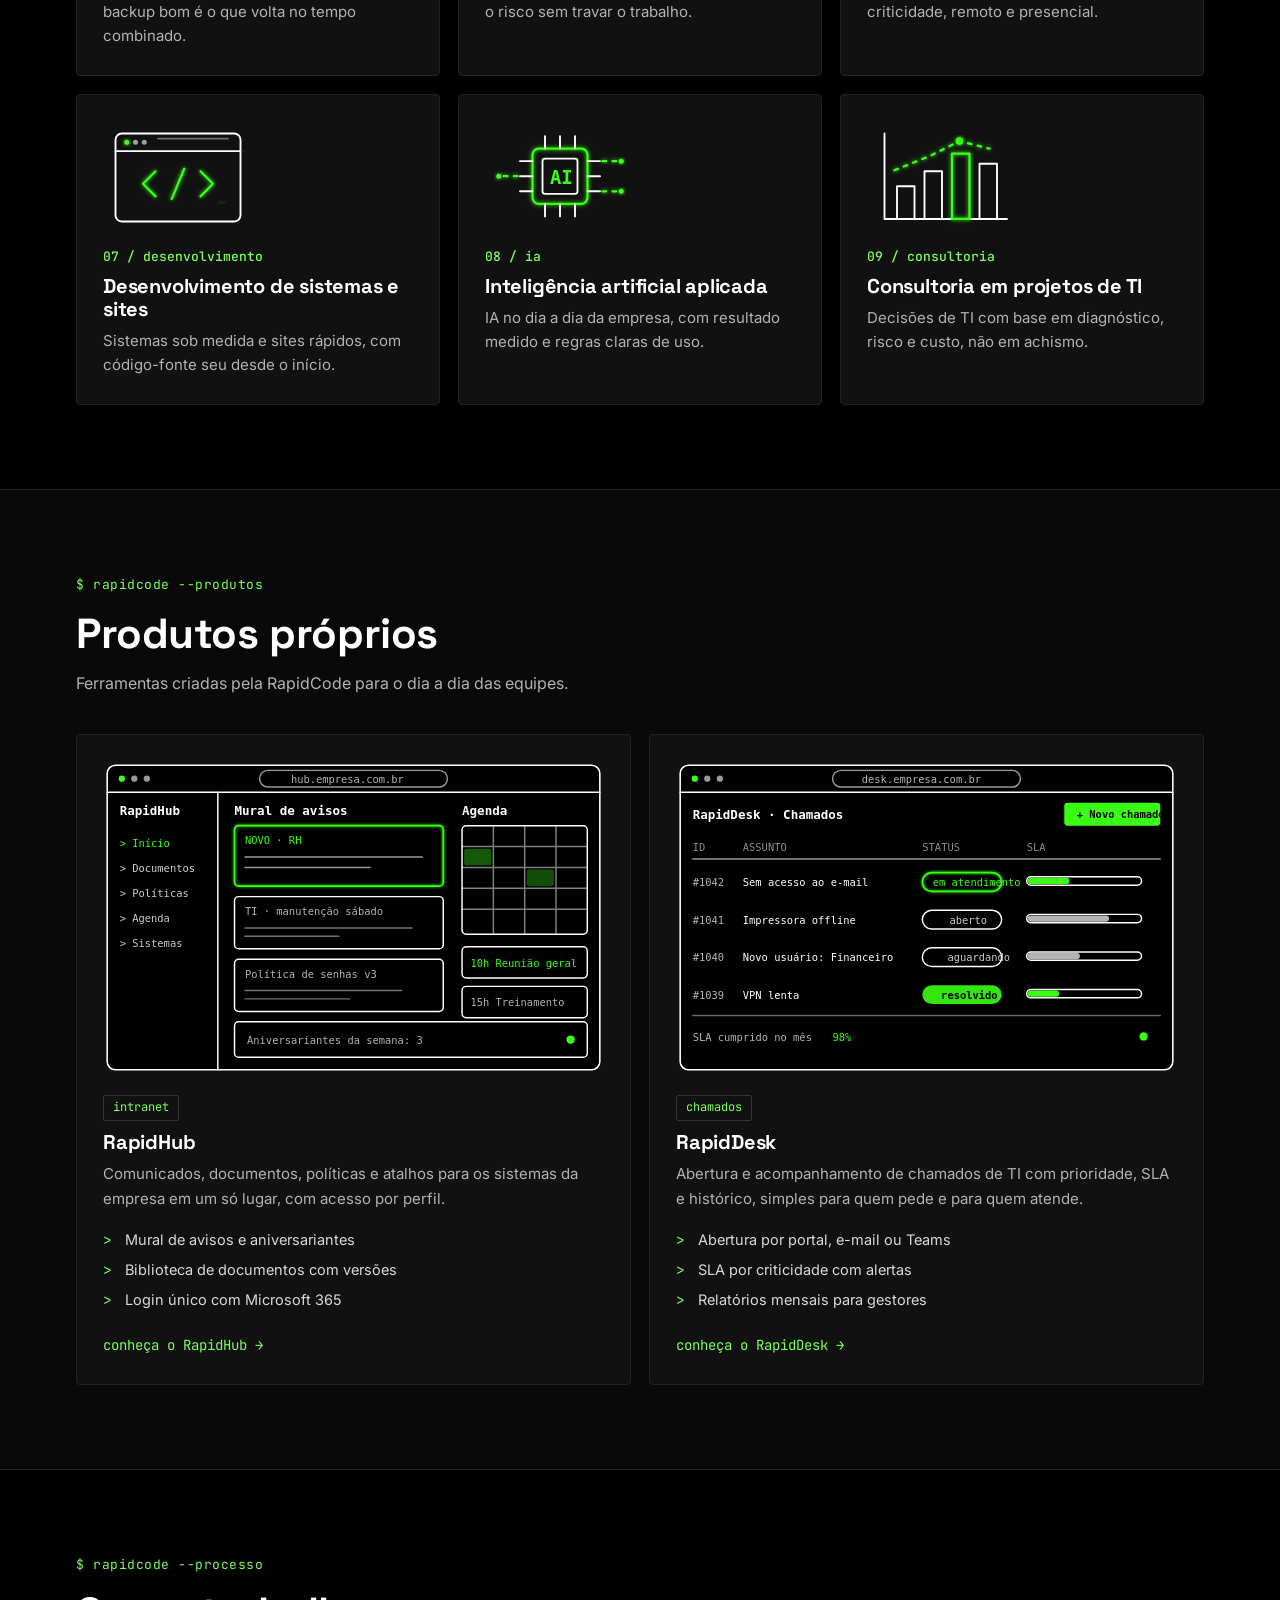
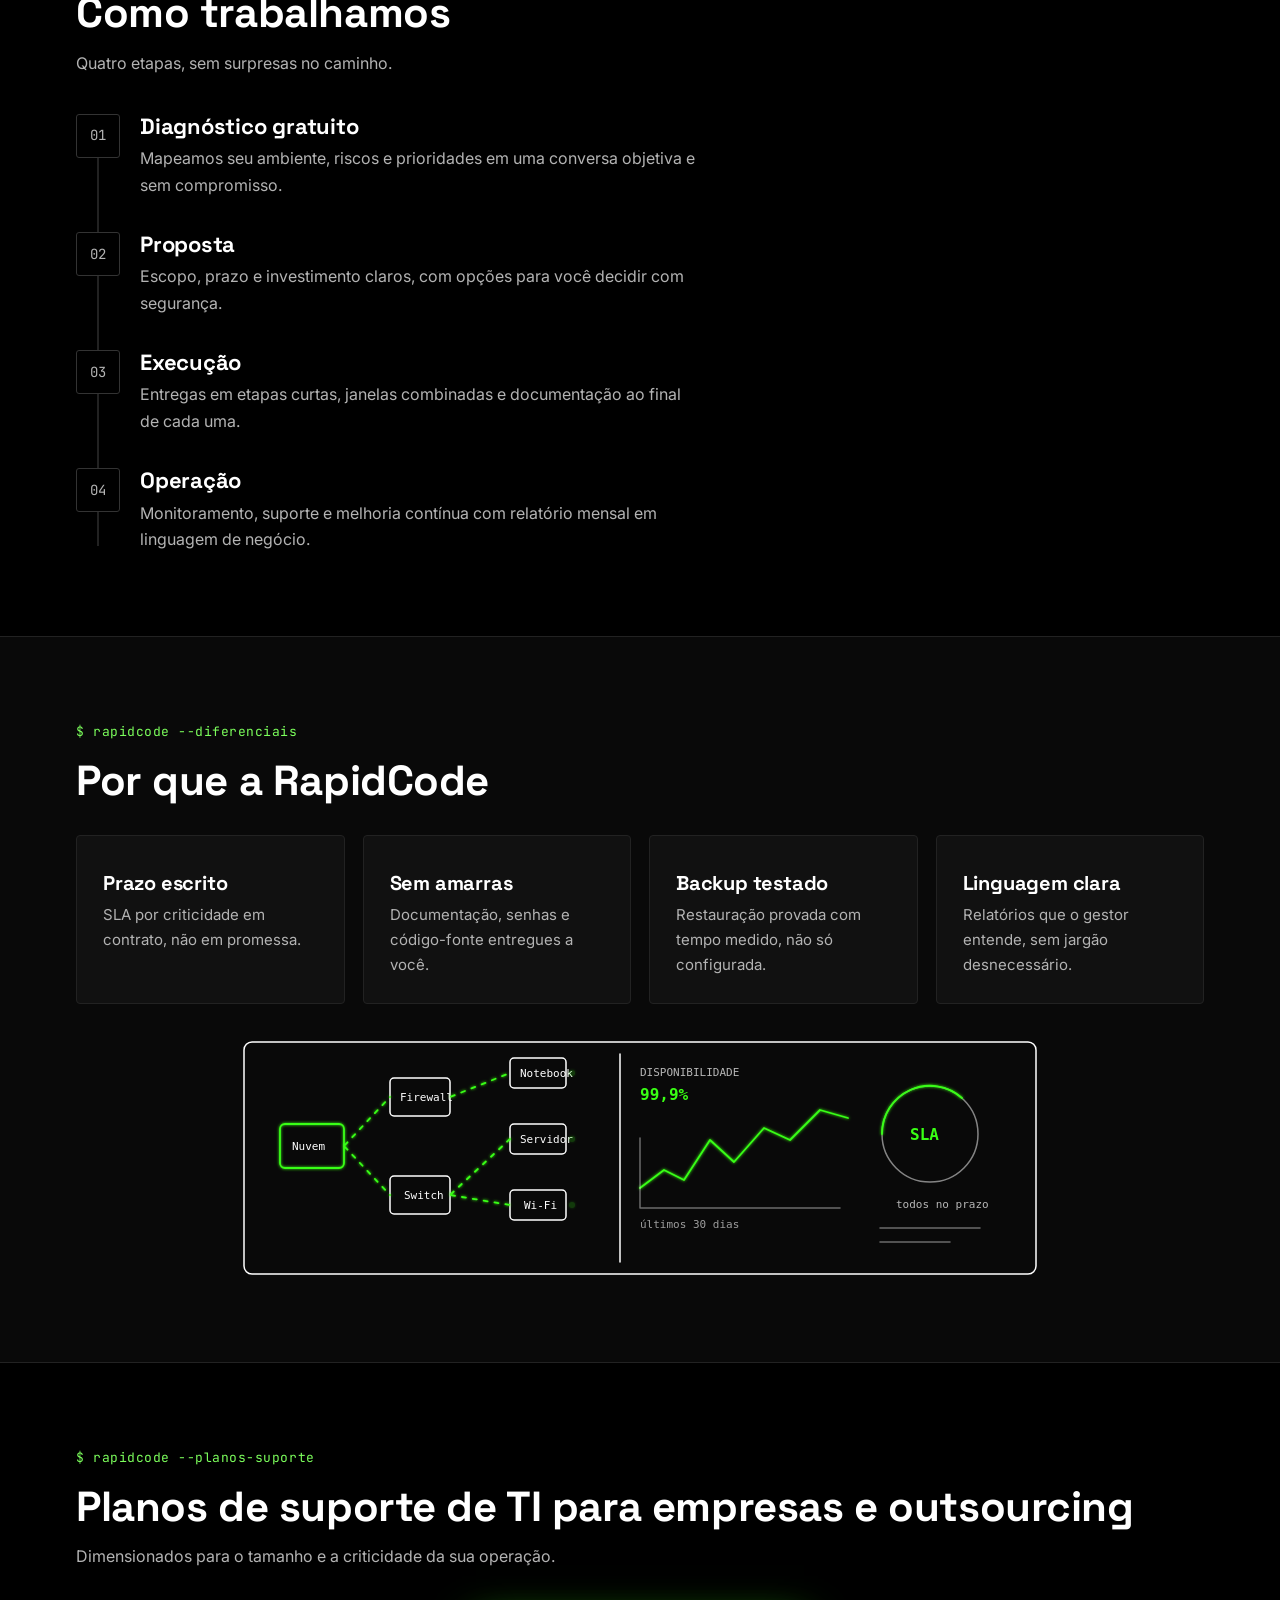
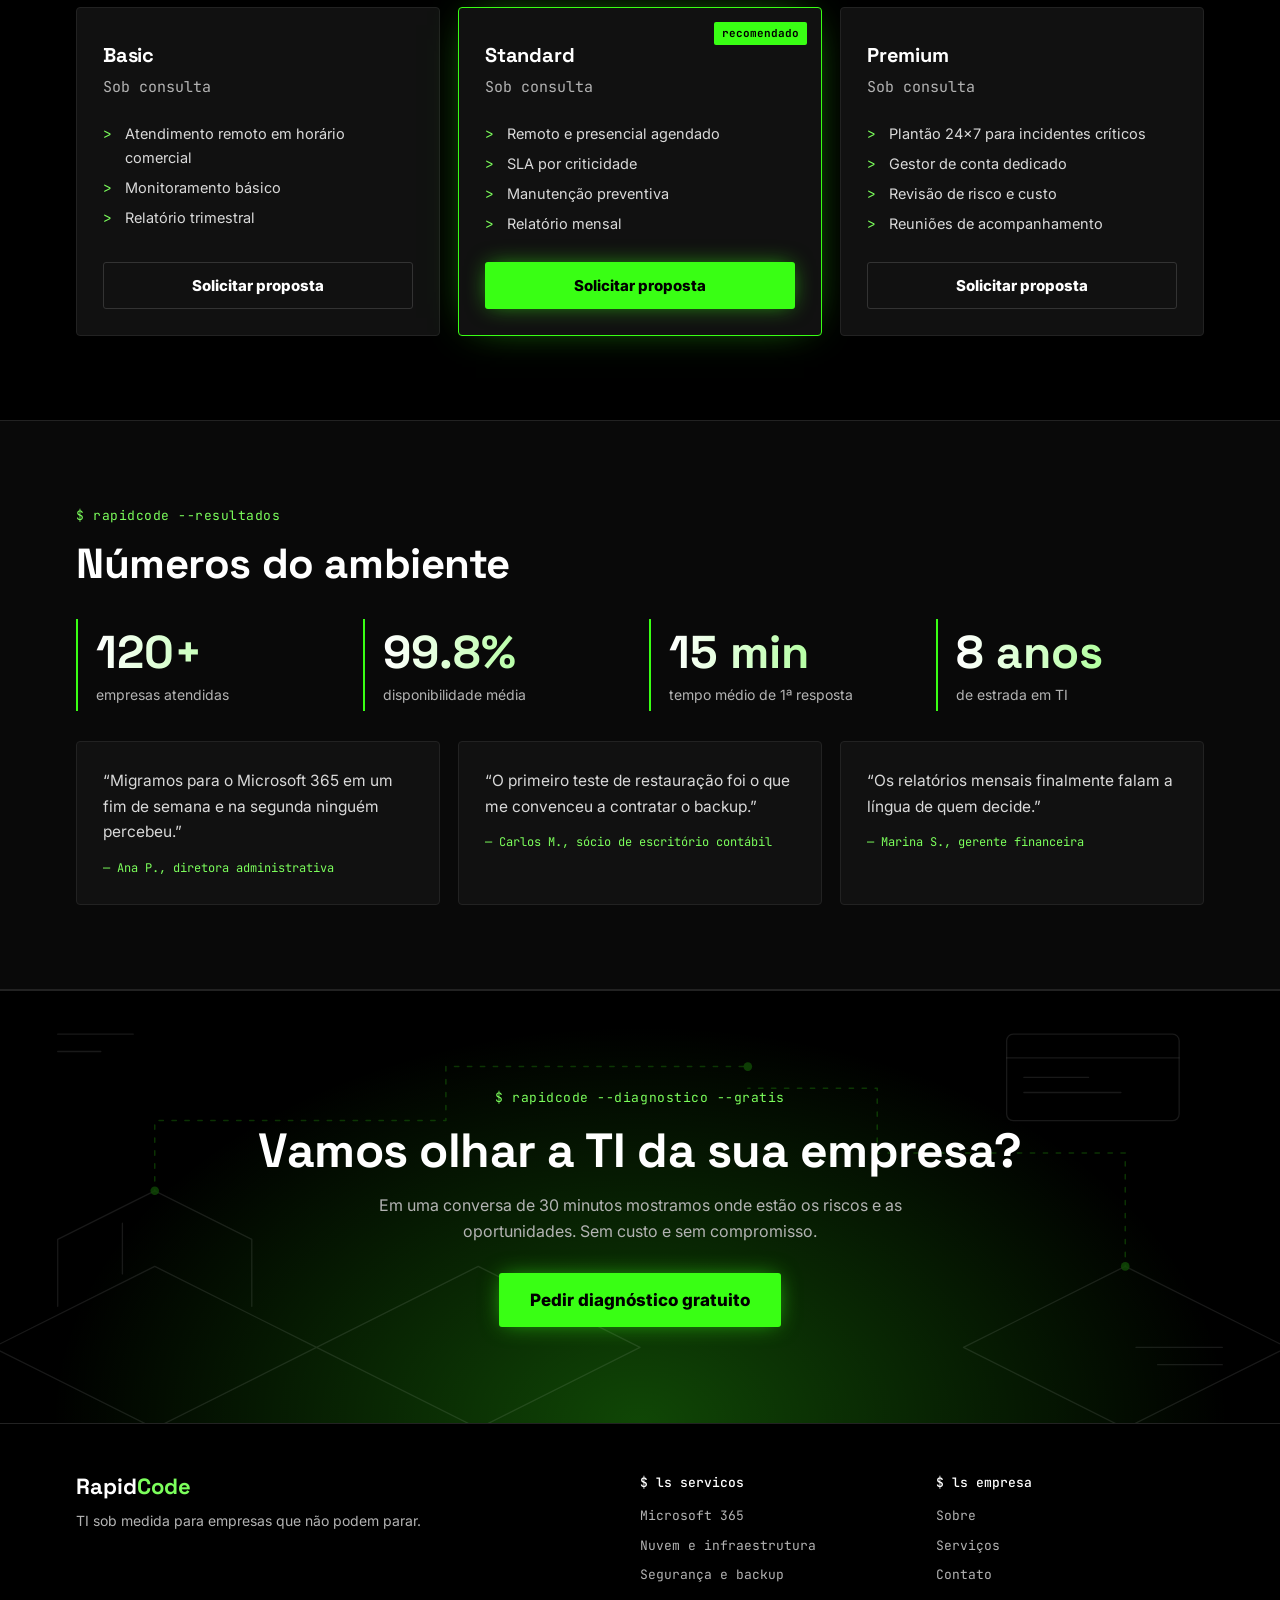
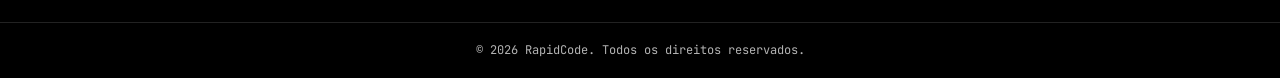
==== commit ca867f2d: "SEO: metas, dados estruturados, sitemap e robots" ====
--- a/index.html
+++ b/index.html
@@ -3,14 +3,164 @@
 <head>
 <meta charset="utf-8">
 <meta name="viewport" content="width=device-width, initial-scale=1">
-<title>RapidCode | TI sob medida para empresas</title>
-<meta name="description" content="RapidCode: TI sob medida para empresas. Microsoft 365, nuvem, infraestrutura, backup, segurança, suporte, sistemas e IA aplicada.">
+<title>Empresa de TI: suporte, nuvem e segurança | RapidCode</title>
+<meta name="description" content="Empresa de TI com suporte e outsourcing, Microsoft 365 para empresas, backup em nuvem, segurança da informação, sistemas e IA. Atendimento em todo o Brasil.">
+<meta name="robots" content="index,follow">
+<link rel="canonical" href="https://www.rapidcode.com.br/">
 <meta name="theme-color" content="#000000">
+<meta property="og:type" content="website">
+<meta property="og:site_name" content="RapidCode">
+<meta property="og:title" content="Empresa de TI: suporte, nuvem e segurança | RapidCode">
+<meta property="og:description" content="Empresa de TI com suporte e outsourcing, Microsoft 365 para empresas, backup em nuvem, segurança da informação, sistemas e IA. Atendimento em todo o Brasil.">
+<meta property="og:url" content="https://www.rapidcode.com.br/">
+<meta property="og:image" content="https://www.rapidcode.com.br/img/og-image.png">
+<meta property="og:image:width" content="1200">
+<meta property="og:image:height" content="630">
+<meta property="og:image:alt" content="RapidCode - Soluções em TI para empresas">
+<meta property="og:locale" content="pt_BR">
+<meta name="twitter:card" content="summary_large_image">
+<meta name="twitter:title" content="Empresa de TI: suporte, nuvem e segurança | RapidCode">
+<meta name="twitter:description" content="Empresa de TI com suporte e outsourcing, Microsoft 365 para empresas, backup em nuvem, segurança da informação, sistemas e IA. Atendimento em todo o Brasil.">
+<meta name="twitter:image" content="https://www.rapidcode.com.br/img/og-image.png">
 <link rel="icon" type="image/svg+xml" href="img/favicon.svg">
+<link rel="apple-touch-icon" href="img/apple-touch-icon.png">
+<link rel="manifest" href="site.webmanifest">
 <link rel="preconnect" href="https://fonts.googleapis.com">
 <link rel="preconnect" href="https://fonts.gstatic.com" crossorigin>
 <link href="https://fonts.googleapis.com/css2?family=Inter:wght@400;500;600&family=JetBrains+Mono:wght@400;500&family=Space+Grotesk:wght@500;600;700&display=swap" rel="stylesheet">
 <link rel="stylesheet" href="css/style.css">
+<!-- SEO: definir cidade/região (areaServed e address no JSON-LD) -->
+<script type="application/ld+json">
+{
+  "@context": "https://schema.org",
+  "@graph": [
+    {
+      "@type": "Organization",
+      "@id": "https://www.rapidcode.com.br/#organization",
+      "name": "RapidCode",
+      "url": "https://www.rapidcode.com.br/",
+      "logo": {
+        "@type": "ImageObject",
+        "url": "https://www.rapidcode.com.br/img/icon-512.png",
+        "width": 512,
+        "height": 512
+      },
+      "email": "contato@rapidcode.com.br"
+    },
+    {
+      "@type": "ProfessionalService",
+      "@id": "https://www.rapidcode.com.br/#business",
+      "name": "RapidCode",
+      "url": "https://www.rapidcode.com.br/",
+      "description": "Empresa de TI: suporte e outsourcing, Microsoft 365, nuvem, infraestrutura, backup, segurança da informação, desenvolvimento de sistemas e sites, inteligência artificial e consultoria.",
+      "image": "https://www.rapidcode.com.br/img/og-image.png",
+      "logo": "https://www.rapidcode.com.br/img/icon-512.png",
+      "email": "contato@rapidcode.com.br",
+      "areaServed": "BR",
+      "parentOrganization": {
+        "@id": "https://www.rapidcode.com.br/#organization"
+      },
+      "hasOfferCatalog": {
+        "@type": "OfferCatalog",
+        "name": "Serviços de TI para empresas",
+        "itemListElement": [
+          {
+            "@type": "Offer",
+            "itemOffered": {
+              "@type": "Service",
+              "name": "Microsoft 365 para empresas",
+              "description": "Migramos a empresa para o Microsoft 365 com planejamento, janela combinada e zero perda de mensagens, e deixamos identidade, dispositivos e arquivos sob política.",
+              "url": "https://www.rapidcode.com.br/servicos.html#microsoft-365"
+            }
+          },
+          {
+            "@type": "Offer",
+            "itemOffered": {
+              "@type": "Service",
+              "name": "Servidores em nuvem",
+              "description": "Entendemos o que você realmente consome, migramos por etapas com plano de retorno e acompanhamos o custo mês a mês.",
+              "url": "https://www.rapidcode.com.br/servicos.html#servidores-nuvem"
+            }
+          },
+          {
+            "@type": "Offer",
+            "itemOffered": {
+              "@type": "Service",
+              "name": "Infraestrutura local",
+              "description": "Projetamos e implantamos a base física e lógica da operação, com visibilidade e monitoramento desde o primeiro dia.",
+              "url": "https://www.rapidcode.com.br/servicos.html#infraestrutura-local"
+            }
+          },
+          {
+            "@type": "Offer",
+            "itemOffered": {
+              "@type": "Service",
+              "name": "Backup e recuperação",
+              "description": "Definimos o que proteger, por quanto tempo e em quanto tempo precisa voltar, e provamos isso com testes reais.",
+              "url": "https://www.rapidcode.com.br/servicos.html#backup"
+            }
+          },
+          {
+            "@type": "Offer",
+            "itemOffered": {
+              "@type": "Service",
+              "name": "Segurança da informação",
+              "description": "Combinamos tecnologia e hábitos: perímetro, endpoints, identidade e pessoas, com apoio na adequação à LGPD.",
+              "url": "https://www.rapidcode.com.br/servicos.html#seguranca"
+            }
+          },
+          {
+            "@type": "Offer",
+            "itemOffered": {
+              "@type": "Service",
+              "name": "Suporte e outsourcing de TI",
+              "description": "Assumimos o dia a dia da TI com prazos escritos e prioridade para o que para a operação.",
+              "url": "https://www.rapidcode.com.br/servicos.html#suporte"
+            }
+          },
+          {
+            "@type": "Offer",
+            "itemOffered": {
+              "@type": "Service",
+              "name": "Desenvolvimento de sistemas e sites",
+              "description": "Trabalhamos com escopo claro, prazo e critério de aceite, entregando em ciclos curtos para você ver o resultado cedo.",
+              "url": "https://www.rapidcode.com.br/servicos.html#desenvolvimento"
+            }
+          },
+          {
+            "@type": "Offer",
+            "itemOffered": {
+              "@type": "Service",
+              "name": "Inteligência artificial aplicada",
+              "description": "Começamos pequeno: achamos rotinas repetitivas, testamos uma prova de conceito e medimos antes e depois.",
+              "url": "https://www.rapidcode.com.br/servicos.html#ia"
+            }
+          },
+          {
+            "@type": "Offer",
+            "itemOffered": {
+              "@type": "Service",
+              "name": "Consultoria em projetos de TI",
+              "description": "Olhamos o ambiente de fora, sem vínculo com fornecedor, e entregamos um caminho priorizado.",
+              "url": "https://www.rapidcode.com.br/servicos.html#consultoria"
+            }
+          }
+        ]
+      }
+    },
+    {
+      "@type": "WebSite",
+      "@id": "https://www.rapidcode.com.br/#website",
+      "url": "https://www.rapidcode.com.br/",
+      "name": "RapidCode",
+      "inLanguage": "pt-BR",
+      "publisher": {
+        "@id": "https://www.rapidcode.com.br/#organization"
+      }
+    }
+  ]
+}
+</script>
 </head>
 <body>
 <canvas id="rain" aria-hidden="true"></canvas>
@@ -42,11 +192,11 @@
     <div class="wrap hero__in">
       <div class="hero__text">
       <p class="tag mono">$ rapidcode --init</p>
-      <h1 class="hero__title"><span id="typed" data-text="TI que roda rápido, seguro e sem dor de cabeça."></span><span class="cursor" aria-hidden="true">_</span></h1>
-      <p class="hero__lead reveal">Microsoft 365, nuvem, infraestrutura, backup, segurança, suporte e sistemas sob medida. Um time só para cuidar da tecnologia da sua empresa.</p>
+      <h1 class="hero__title"><span id="typed" data-text="Empresa de TI que roda rápido, seguro e sem dor de cabeça.">Empresa de TI que roda rápido, seguro e sem dor de cabeça.</span><span class="cursor" aria-hidden="true">_</span></h1>
+      <p class="hero__lead reveal">Somos uma empresa de TI para empresas: Microsoft 365, nuvem, infraestrutura, backup, segurança, suporte e sistemas sob medida. Um time só para cuidar da tecnologia da sua empresa.</p>
       <div class="hero__cta reveal">
         <a class="btn" href="contato.html">Pedir diagnóstico gratuito</a>
-        <a class="btn btn--ghost" href="servicos.html">Ver serviços</a>
+        <a class="btn btn--ghost" href="servicos.html">Ver serviços de TI</a>
       </div>
       <ul class="hero__meta mono reveal">
         <li><span>&gt;</span> resposta em até 1 dia útil</li>
@@ -65,9 +215,19 @@
   <section class="sec" id="servicos">
     <div class="wrap">
       <p class="tag mono reveal">$ rapidcode --servicos</p>
-      <h2 class="reveal">Tudo o que a TI da sua empresa precisa</h2>
+      <h2 class="reveal">Serviços de TI: tudo o que a sua empresa precisa</h2>
       <p class="sec__lead reveal">Nove frentes que se encaixam. Contrate uma ou todas.</p>
-      <div class="grid grid--3" id="servicosGrid"></div>
+      <div class="grid grid--3" id="servicosGrid">
+      <a class="card spot reveal" href="servicos.html#microsoft-365"><img class="card__img" src="img/svc-microsoft-365.svg" width="120" height="90" loading="lazy" alt="Ilustração de um envelope de e-mail ligado a quatro janelas do Microsoft 365"><span class="card__ico mono">01 / microsoft-365</span><h3>Microsoft 365 para empresas</h3><p>E-mail, colaboração e segurança de identidade configurados do jeito certo, sem perder nenhum histórico.</p></a>
+      <a class="card spot reveal" href="servicos.html#servidores-nuvem"><img class="card__img" src="img/svc-servidores-nuvem.svg" width="120" height="90" loading="lazy" alt="Ilustração de uma nuvem conectada a dois servidores com LEDs"><span class="card__ico mono">02 / servidores-nuvem</span><h3>Servidores em nuvem</h3><p>Avaliação, migração em ondas e gestão contínua de cargas de trabalho na nuvem.</p></a>
+      <a class="card spot reveal" href="servicos.html#infraestrutura-local"><img class="card__img" src="img/svc-infra-local.svg" width="120" height="90" loading="lazy" alt="Ilustração de um switch de rede com portas e sinais de wi-fi"><span class="card__ico mono">03 / infraestrutura-local</span><h3>Infraestrutura local</h3><p>Rede, wi-fi, servidores e energia projetados para o seu escritório ou unidade.</p></a>
+      <a class="card spot reveal" href="servicos.html#backup"><img class="card__img" src="img/svc-backup.svg" width="120" height="90" loading="lazy" alt="Ilustração de uma pilha de discos ligada a um cadeado de proteção"><span class="card__ico mono">04 / backup</span><h3>Backup e recuperação</h3><p>Cópias imutáveis e restauração testada: backup bom é o que volta no tempo combinado.</p></a>
+      <a class="card spot reveal" href="servicos.html#seguranca"><img class="card__img" src="img/svc-seguranca.svg" width="120" height="90" loading="lazy" alt="Ilustração de um escudo com marca de verificação e linhas de firewall"><span class="card__ico mono">05 / seguranca</span><h3>Segurança da informação</h3><p>Camadas de proteção práticas para reduzir o risco sem travar o trabalho.</p></a>
+      <a class="card spot reveal" href="servicos.html#suporte"><img class="card__img" src="img/svc-suporte.svg" width="120" height="90" loading="lazy" alt="Ilustração de um headset de atendimento com balão de chamado"><span class="card__ico mono">06 / suporte</span><h3>Suporte e outsourcing de TI</h3><p>Time de TI terceirizado com SLA por criticidade, remoto e presencial.</p></a>
+      <a class="card spot reveal" href="servicos.html#desenvolvimento"><img class="card__img" src="img/svc-dev.svg" width="120" height="90" loading="lazy" alt="Ilustração de uma janela de navegador com símbolos de código"><span class="card__ico mono">07 / desenvolvimento</span><h3>Desenvolvimento de sistemas e sites</h3><p>Sistemas sob medida e sites rápidos, com código-fonte seu desde o início.</p></a>
+      <a class="card spot reveal" href="servicos.html#ia"><img class="card__img" src="img/svc-ia.svg" width="120" height="90" loading="lazy" alt="Ilustração de um chip com a sigla AI e trilhas de circuito"><span class="card__ico mono">08 / ia</span><h3>Inteligência artificial aplicada</h3><p>IA no dia a dia da empresa, com resultado medido e regras claras de uso.</p></a>
+      <a class="card spot reveal" href="servicos.html#consultoria"><img class="card__img" src="img/svc-consultoria.svg" width="120" height="90" loading="lazy" alt="Ilustração de um gráfico de barras com linha de tendência"><span class="card__ico mono">09 / consultoria</span><h3>Consultoria em projetos de TI</h3><p>Decisões de TI com base em diagnóstico, risco e custo, não em achismo.</p></a>
+      </div>
     </div>
   </section>
 
@@ -83,7 +243,7 @@
           <h3>RapidHub</h3>
           <p>Comunicados, documentos, políticas e atalhos para os sistemas da empresa em um só lugar, com acesso por perfil.</p>
           <ul class="list"><li>Mural de avisos e aniversariantes</li><li>Biblioteca de documentos com versões</li><li>Login único com Microsoft 365</li></ul>
-          <a class="link mono" href="contato.html?assunto=Produto%3A%20RapidHub">saiba mais &rarr;</a>
+          <a class="link mono" href="contato.html?assunto=Produto%3A%20RapidHub">conheça o RapidHub &rarr;</a>
         </article>
         <article class="card reveal spot">
           <img class="card__shot" src="img/mock-rapiddesk.svg" width="480" height="300" loading="lazy" alt="Tela do RapidDesk: lista de chamados com status (aberto, em atendimento, aguardando, resolvido) e barras de SLA, mais o botão Novo chamado">
@@ -91,7 +251,7 @@
           <h3>RapidDesk</h3>
           <p>Abertura e acompanhamento de chamados de TI com prioridade, SLA e histórico, simples para quem pede e para quem atende.</p>
           <ul class="list"><li>Abertura por portal, e-mail ou Teams</li><li>SLA por criticidade com alertas</li><li>Relatórios mensais para gestores</li></ul>
-          <a class="link mono" href="contato.html?assunto=Produto%3A%20RapidDesk">saiba mais &rarr;</a>
+          <a class="link mono" href="contato.html?assunto=Produto%3A%20RapidDesk">conheça o RapidDesk &rarr;</a>
         </article>
       </div>
     </div>
@@ -129,7 +289,7 @@
   <section class="sec" id="planos">
     <div class="wrap">
       <p class="tag mono reveal">$ rapidcode --planos-suporte</p>
-      <h2 class="reveal">Planos de suporte e outsourcing</h2>
+      <h2 class="reveal">Planos de suporte de TI para empresas e outsourcing</h2>
       <p class="sec__lead reveal">Dimensionados para o tamanho e a criticidade da sua operação.</p>
       <div class="grid grid--3">
         <article class="card plan reveal spot">
@@ -194,7 +354,7 @@
   <p class="footer__copy mono">&copy; 2026 RapidCode. Todos os direitos reservados.</p>
 </footer>
 
-<script src="js/data.js"></script>
-<script src="js/main.js"></script>
+<script src="js/data.js" defer></script>
+<script src="js/main.js" defer></script>
 </body>
 </html>
--- a/css/style.css
+++ b/css/style.css
@@ -95,7 +95,7 @@
 .spot:hover::before{opacity:1}
 .spot::after{content:"";position:absolute;inset:0;border-radius:inherit;padding:1px;background:radial-gradient(180px circle at var(--mx,50%) var(--my,50%),rgba(var(--accent-hi-rgb),.8),transparent 70%);-webkit-mask:linear-gradient(#000 0 0) content-box,linear-gradient(#000 0 0);-webkit-mask-composite:xor;mask-composite:exclude;opacity:0;transition:opacity .3s;pointer-events:none}
 .spot:hover::after{opacity:1}
-.card h3{font-size:20px;margin:10px 0 8px}
+.card h3,.card h2.card__title{font-size:20px;margin:10px 0 8px}
 .card p{color:var(--muted);font-size:15px}
 .card__ico{font:500 13px "JetBrains Mono",monospace;color:var(--accent-hi);display:block}
 .card__tag{display:inline-block;font-size:12px;color:var(--accent-hi);border:1px solid var(--line2);padding:2px 9px;border-radius:2px}
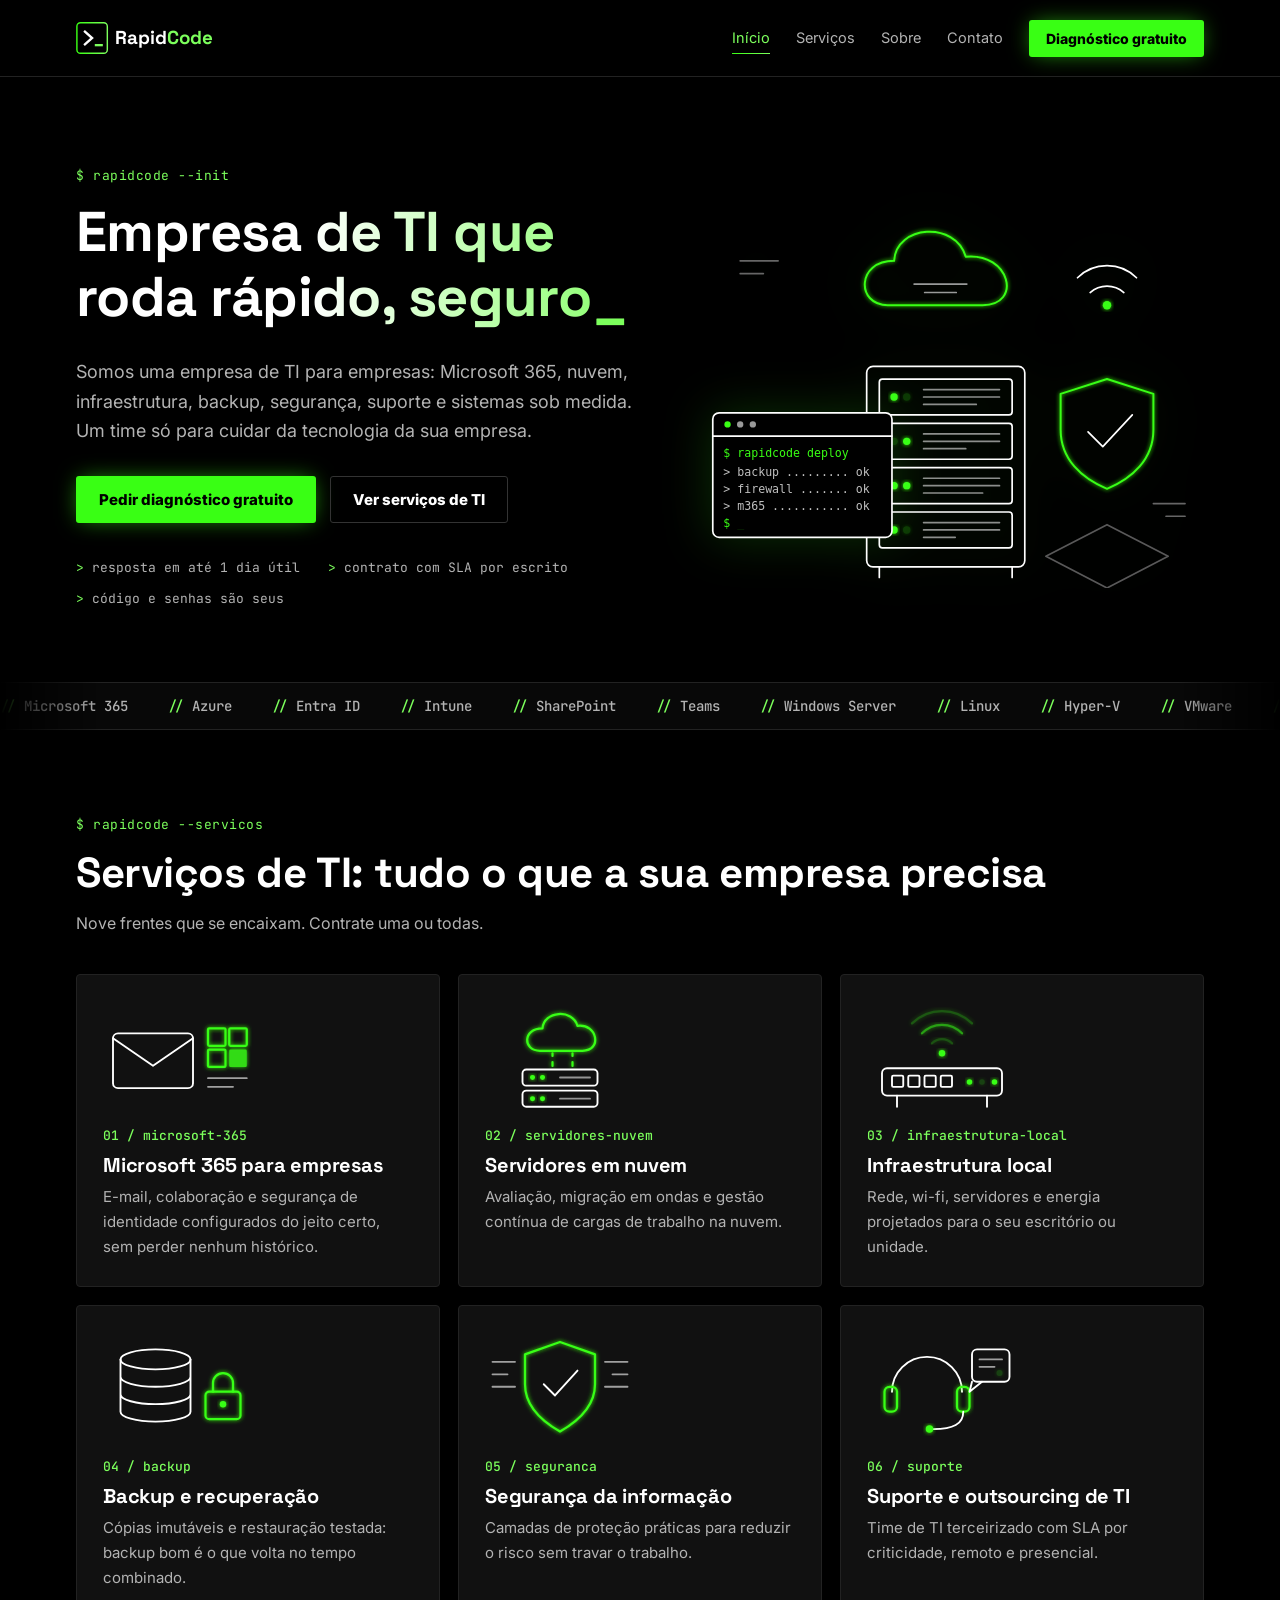
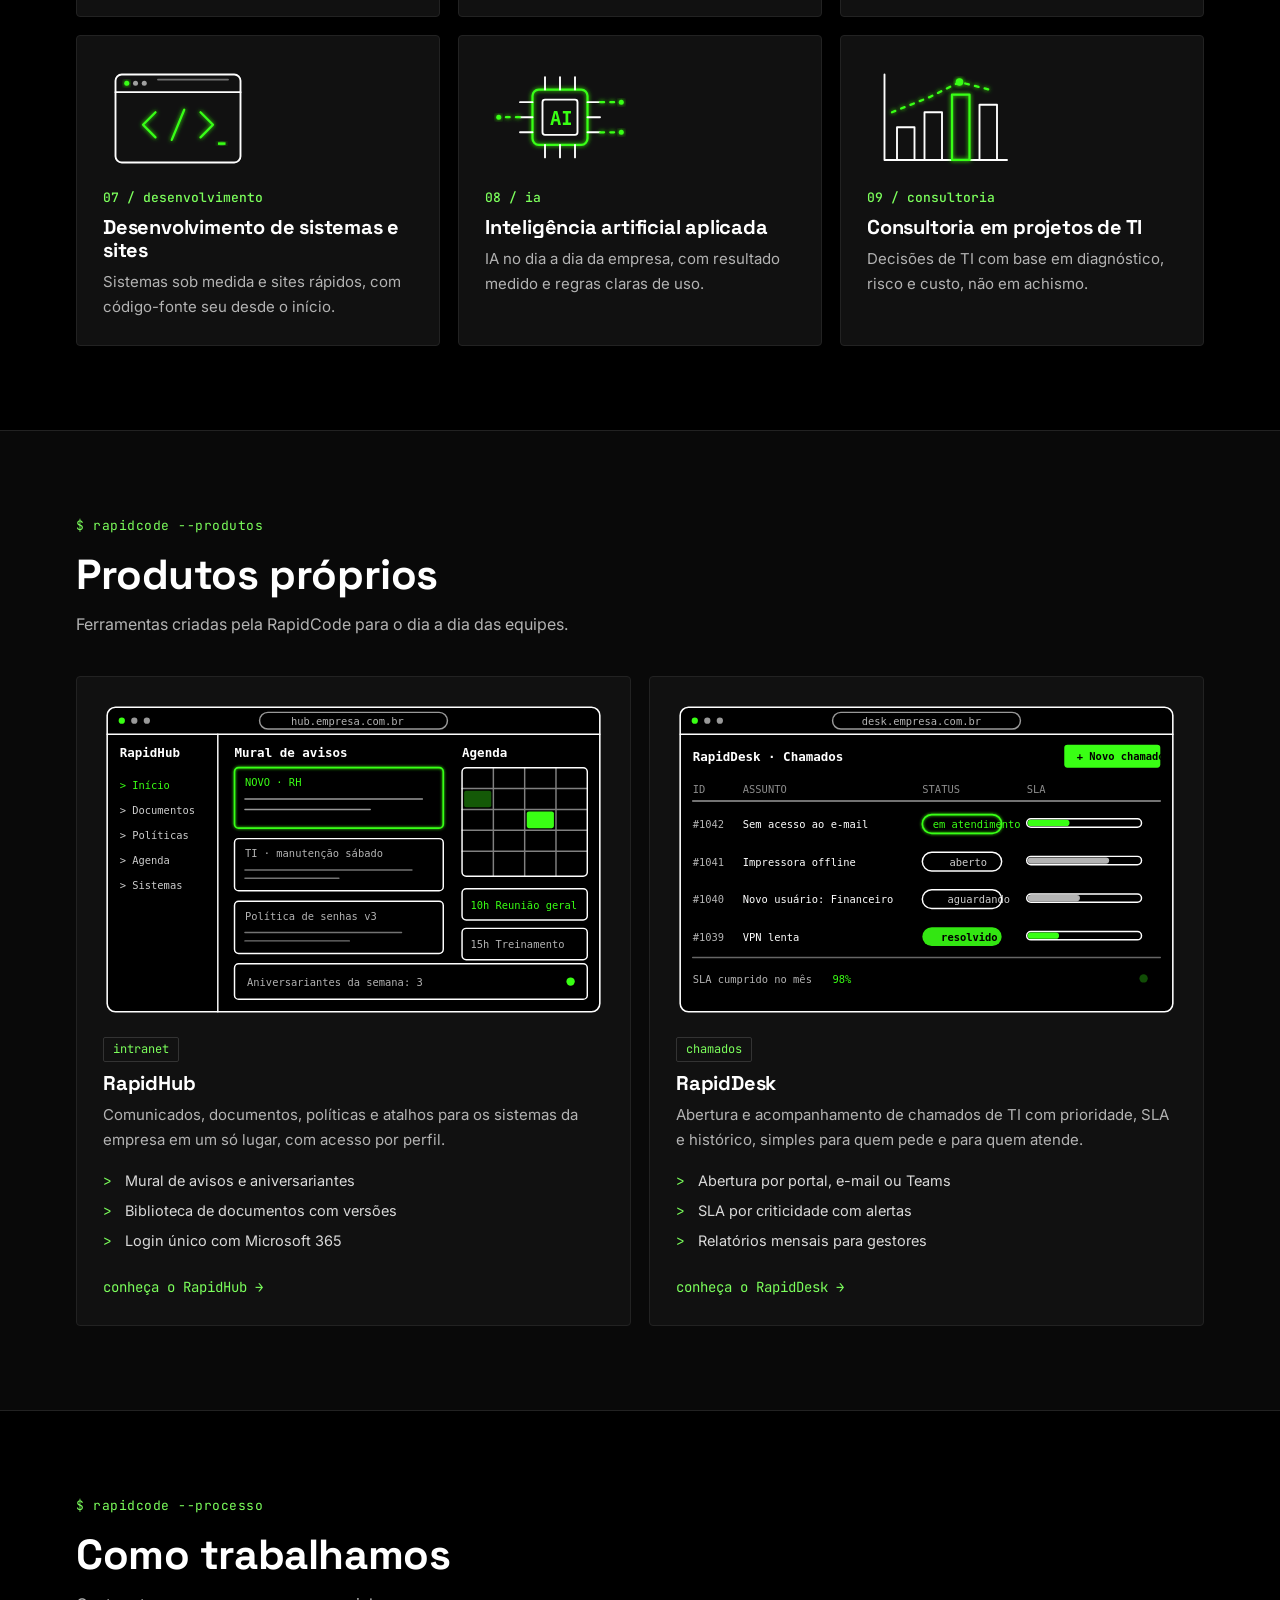
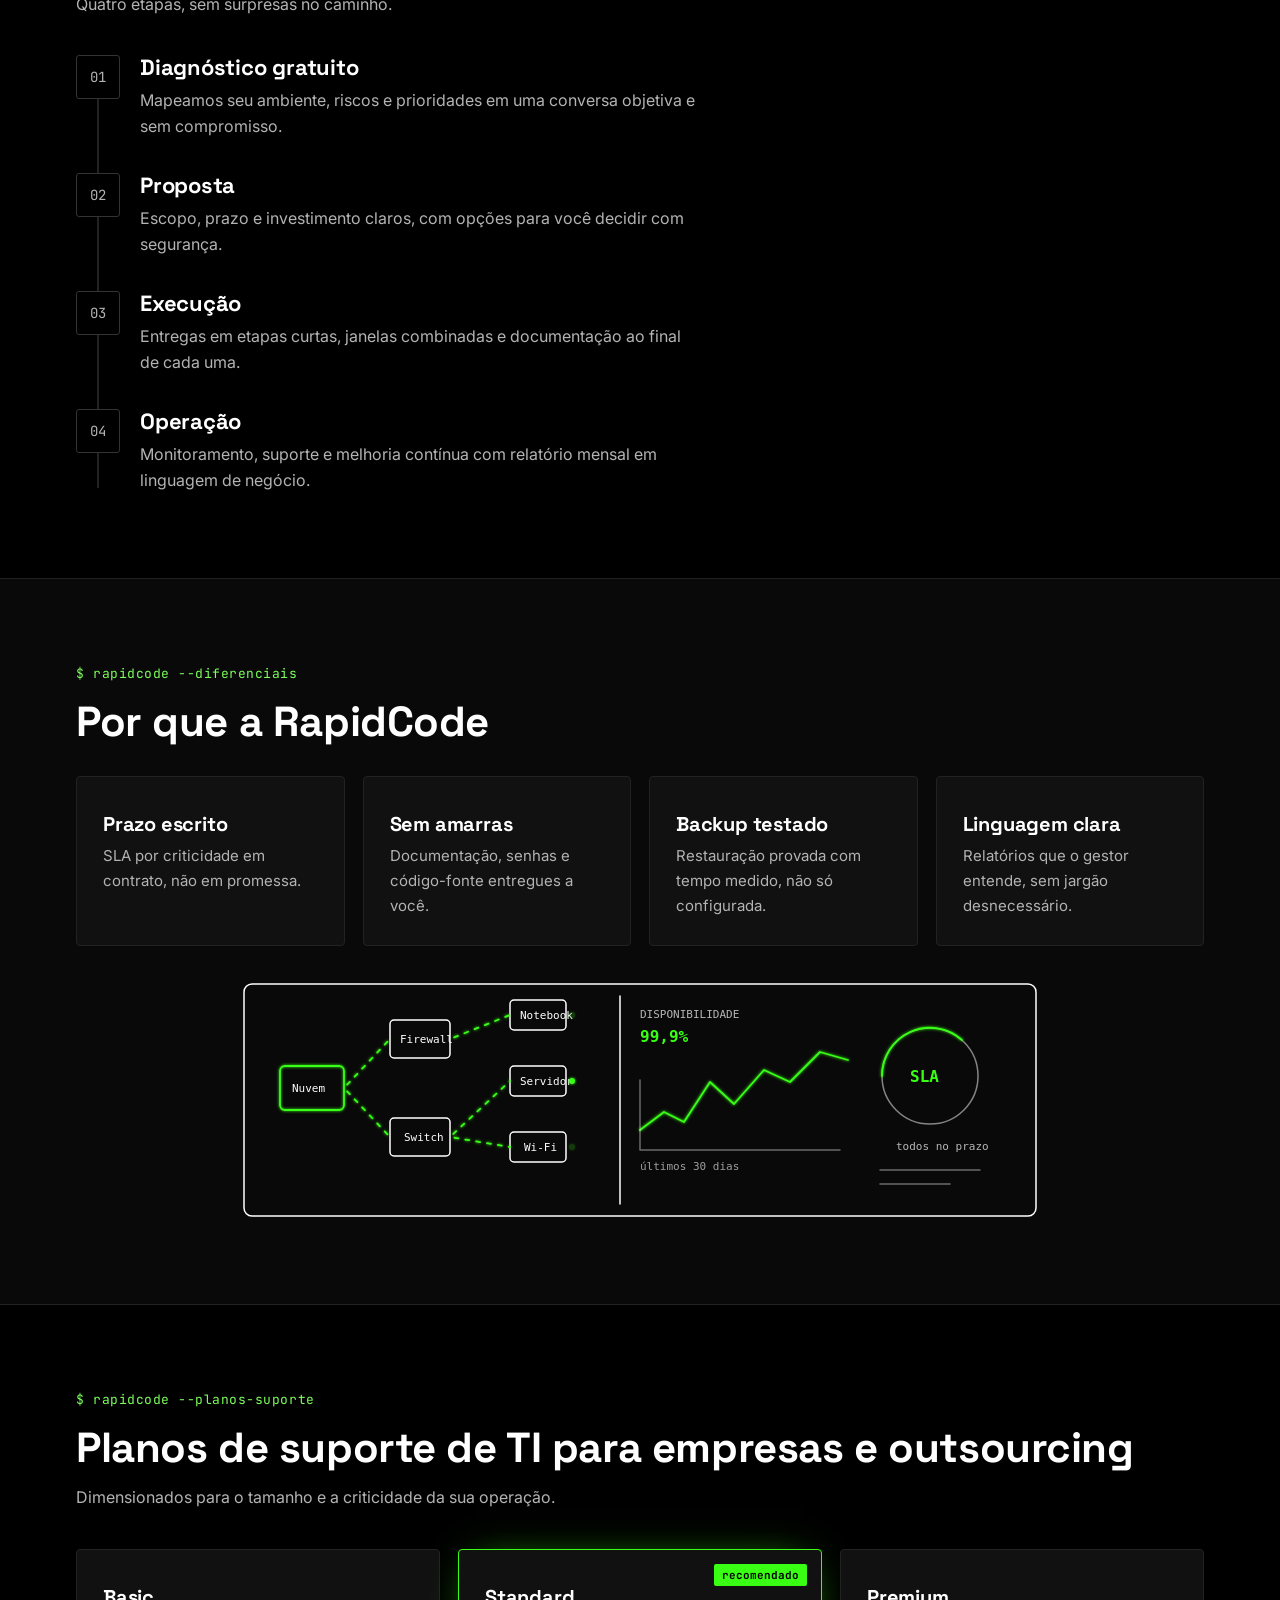
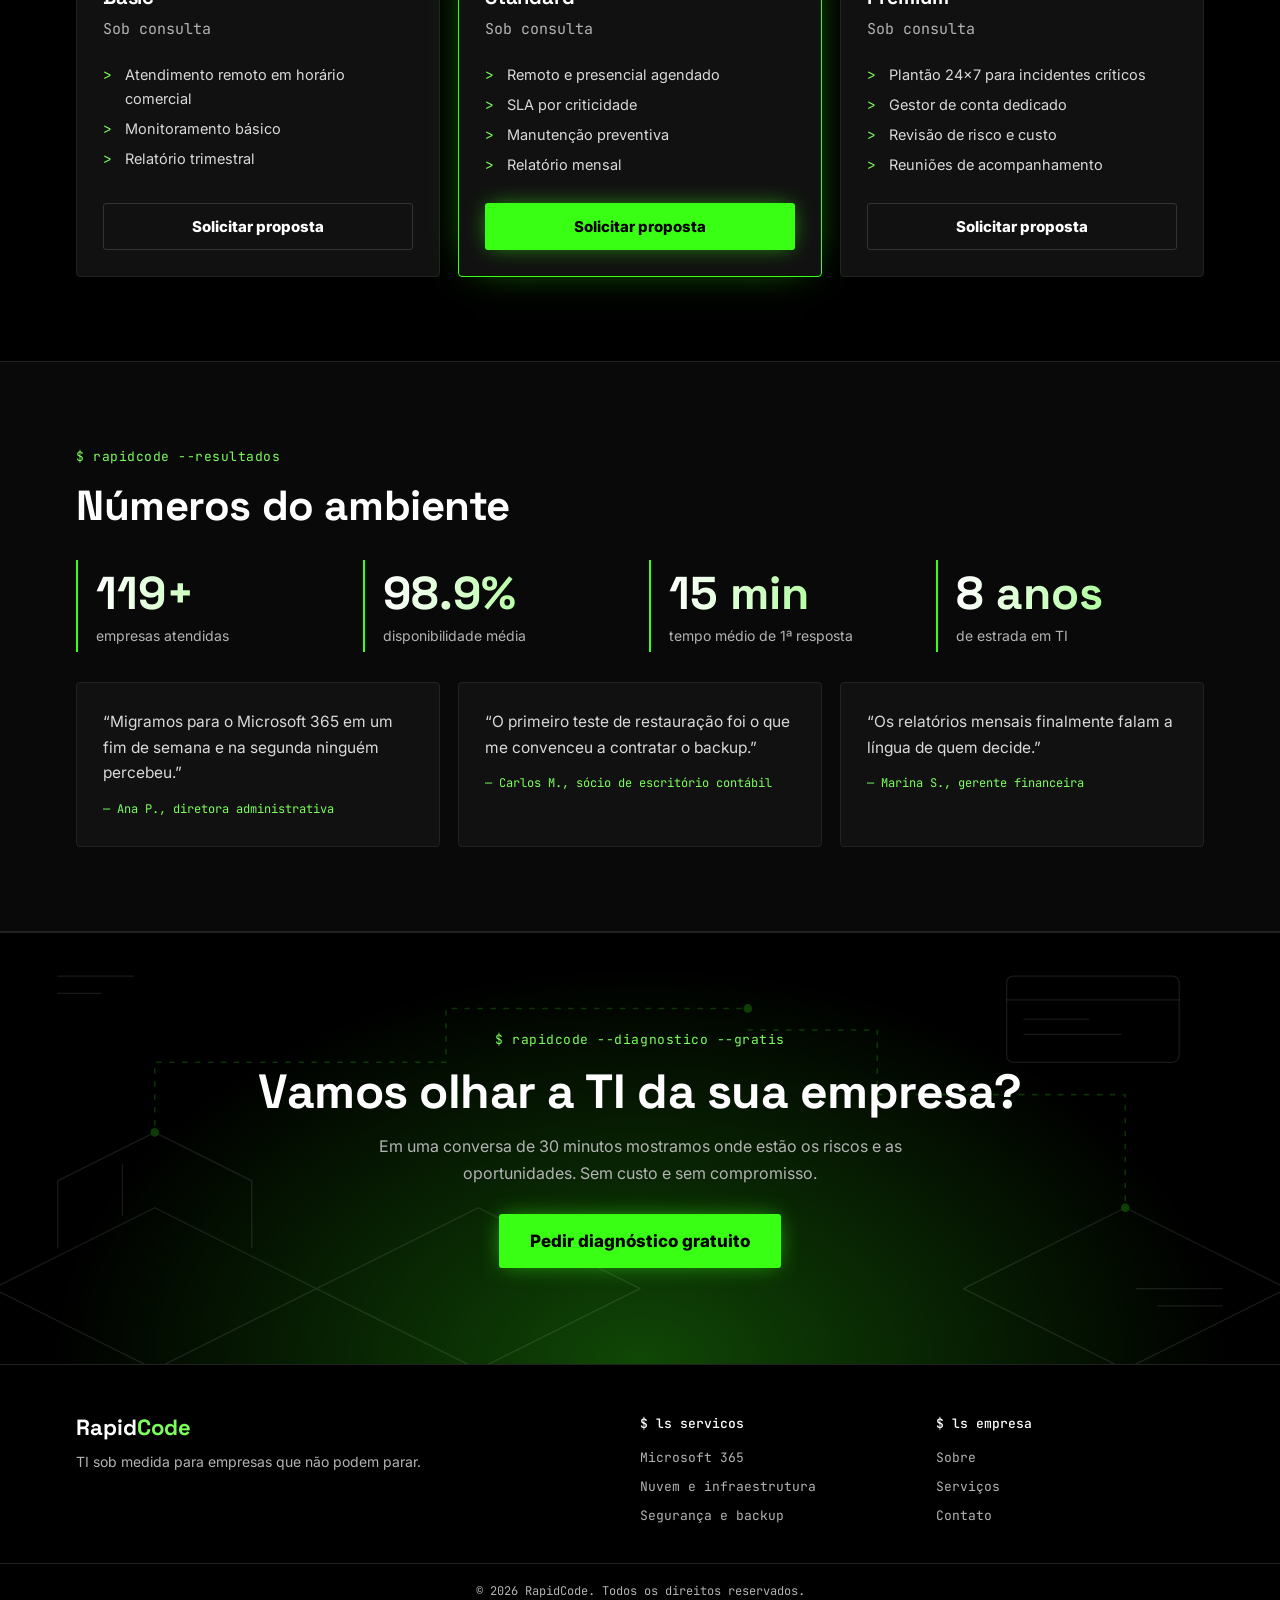
==== commit 221d19d7: "Ajusta favicon: traço mais forte, PNG e .ico, e corrige ícone do iPhone" ====
--- a/index.html
+++ b/index.html
@@ -22,7 +22,9 @@
 <meta name="twitter:title" content="Empresa de TI: suporte, nuvem e segurança | RapidCode">
 <meta name="twitter:description" content="Empresa de TI com suporte e outsourcing, Microsoft 365 para empresas, backup em nuvem, segurança da informação, sistemas e IA. Atendimento em todo o Brasil.">
 <meta name="twitter:image" content="https://www.rapidcode.com.br/img/og-image.png">
+<link rel="icon" href="favicon.ico" sizes="48x48">
 <link rel="icon" type="image/svg+xml" href="img/favicon.svg">
+<link rel="icon" type="image/png" sizes="32x32" href="img/favicon-32.png">
 <link rel="apple-touch-icon" href="img/apple-touch-icon.png">
 <link rel="manifest" href="site.webmanifest">
 <link rel="preconnect" href="https://fonts.googleapis.com">
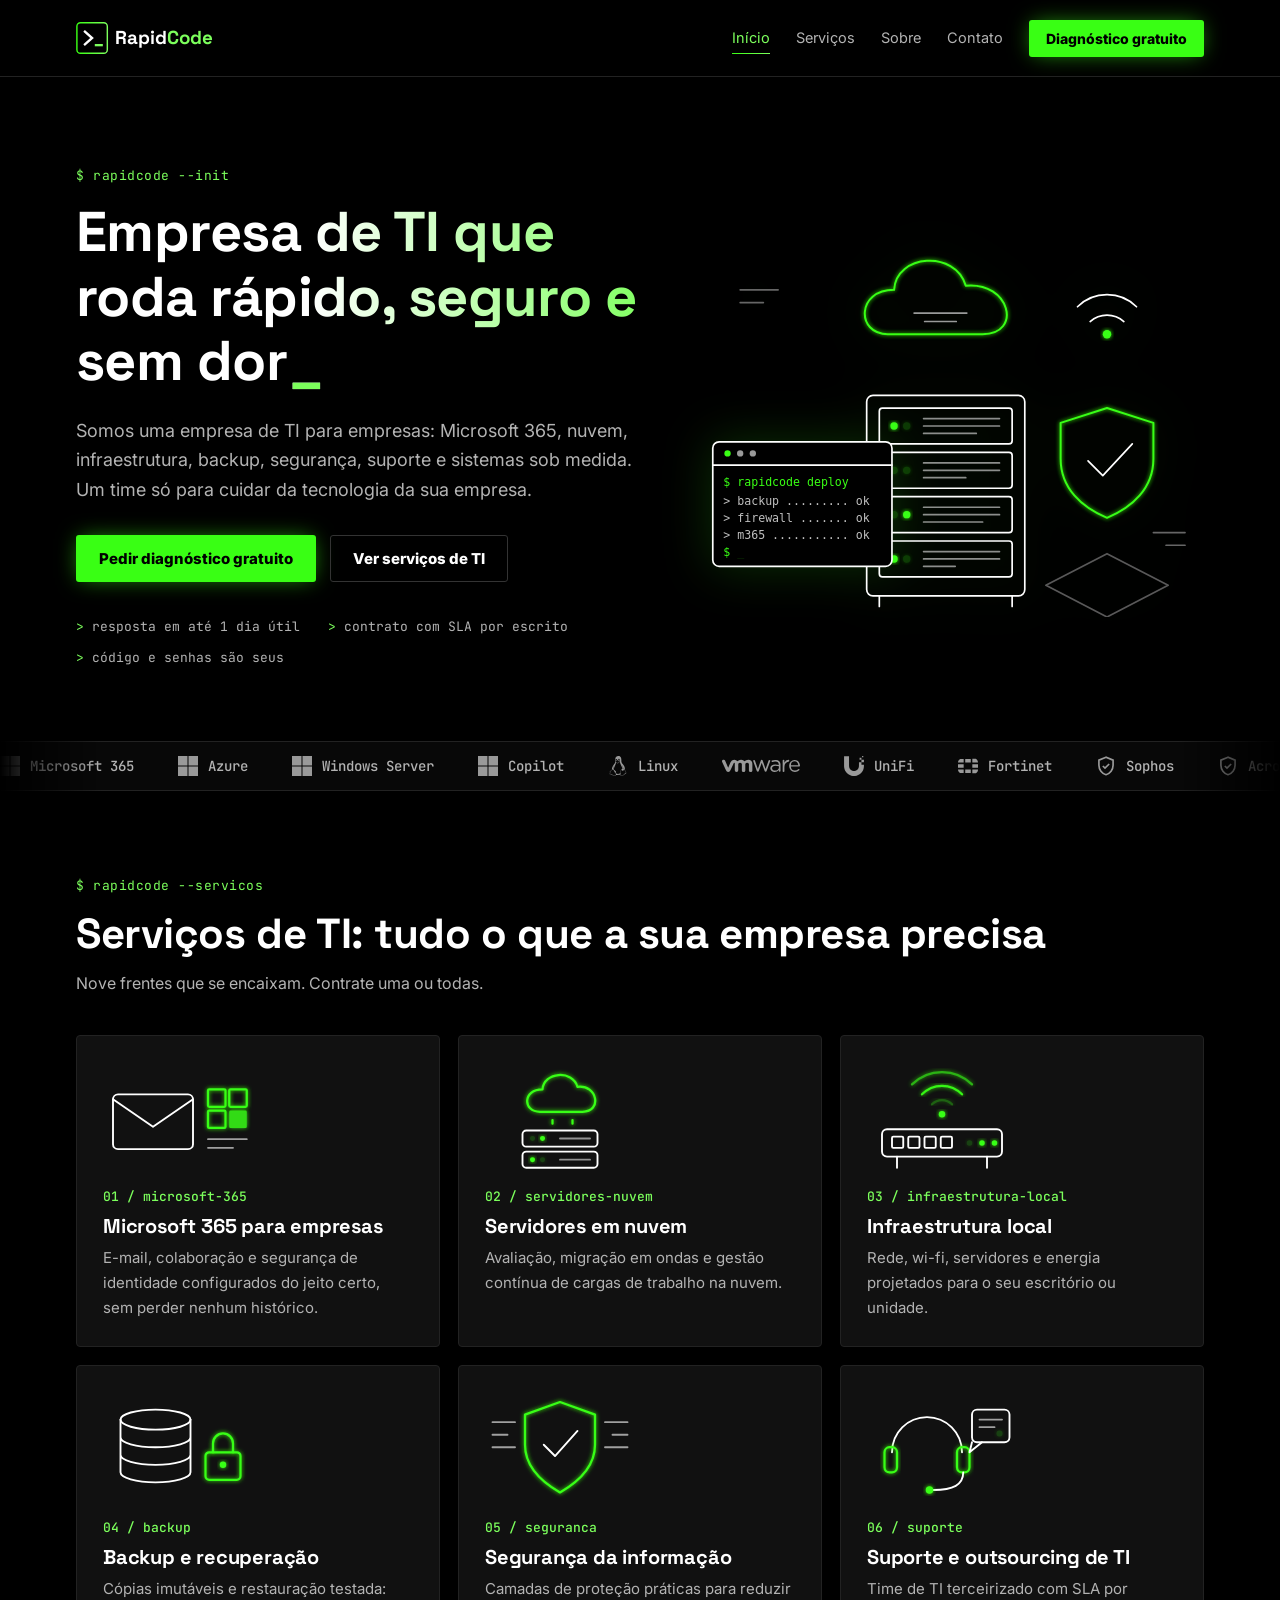
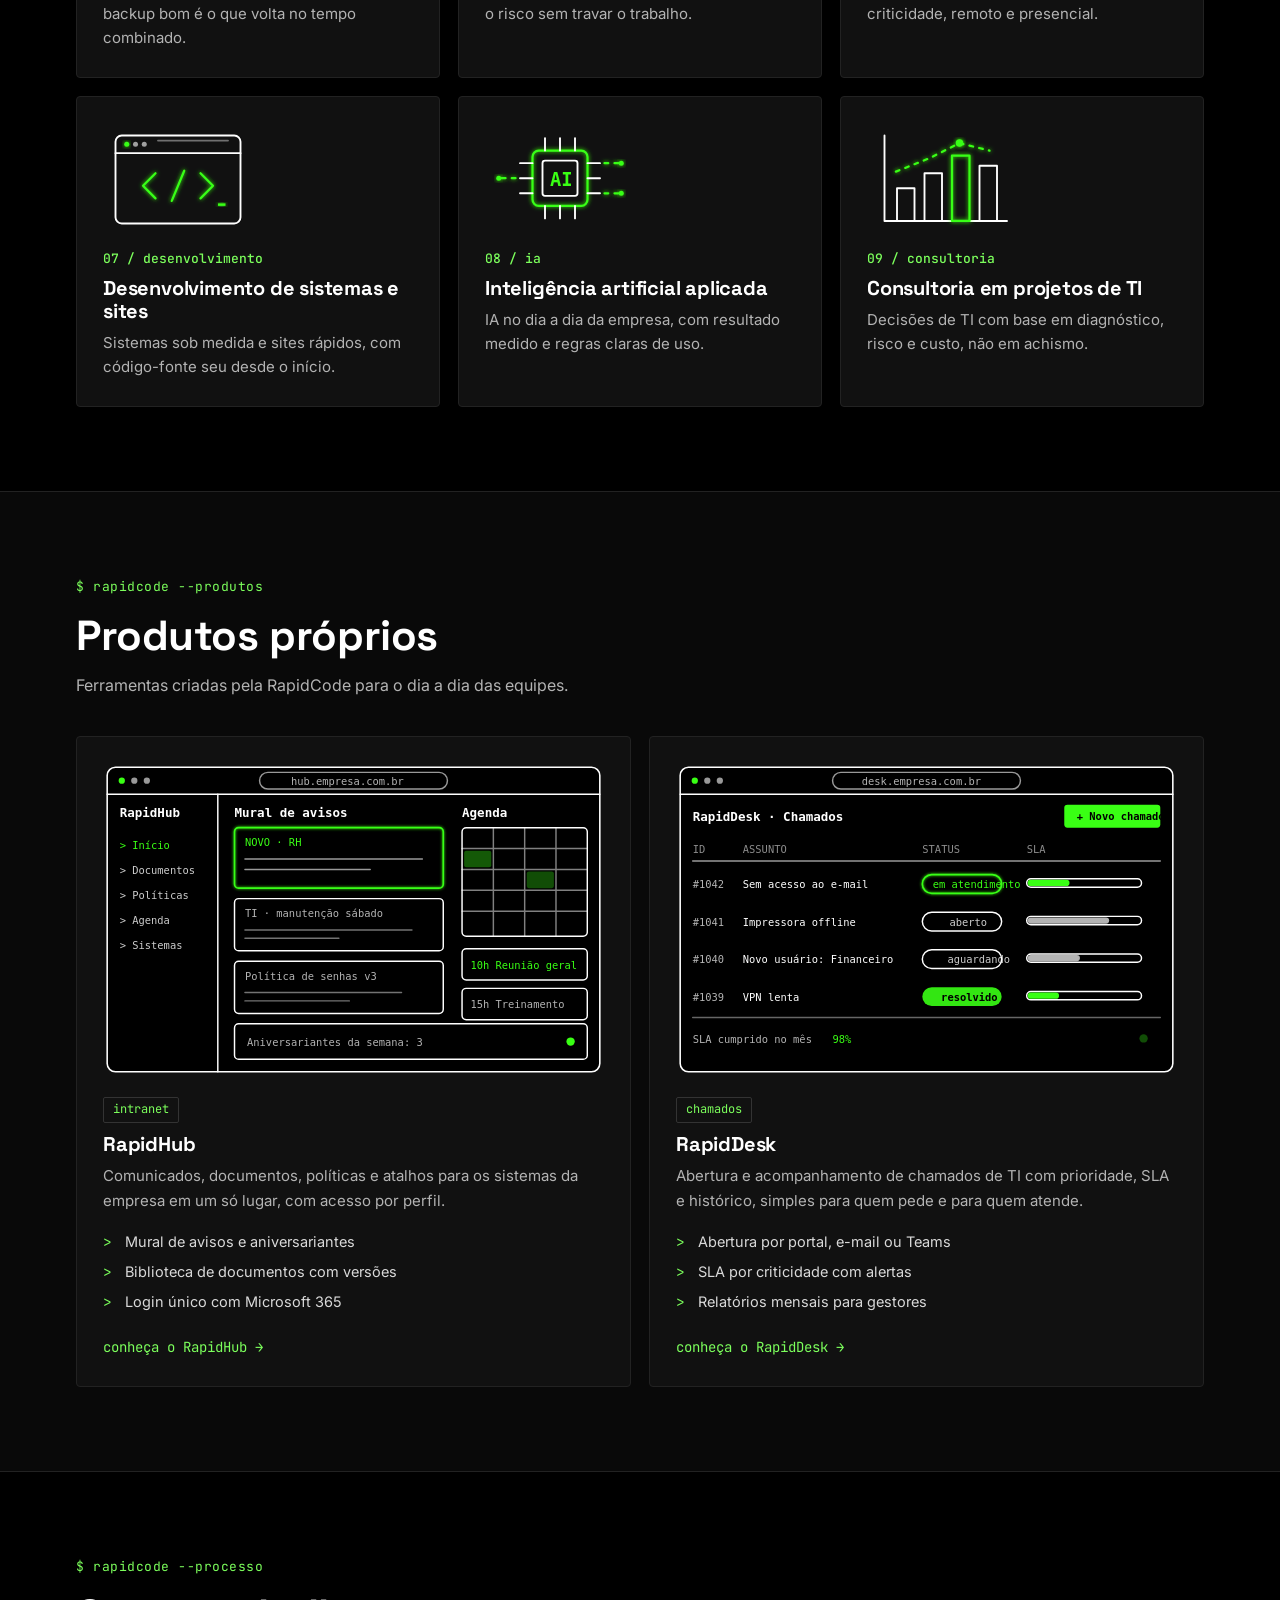
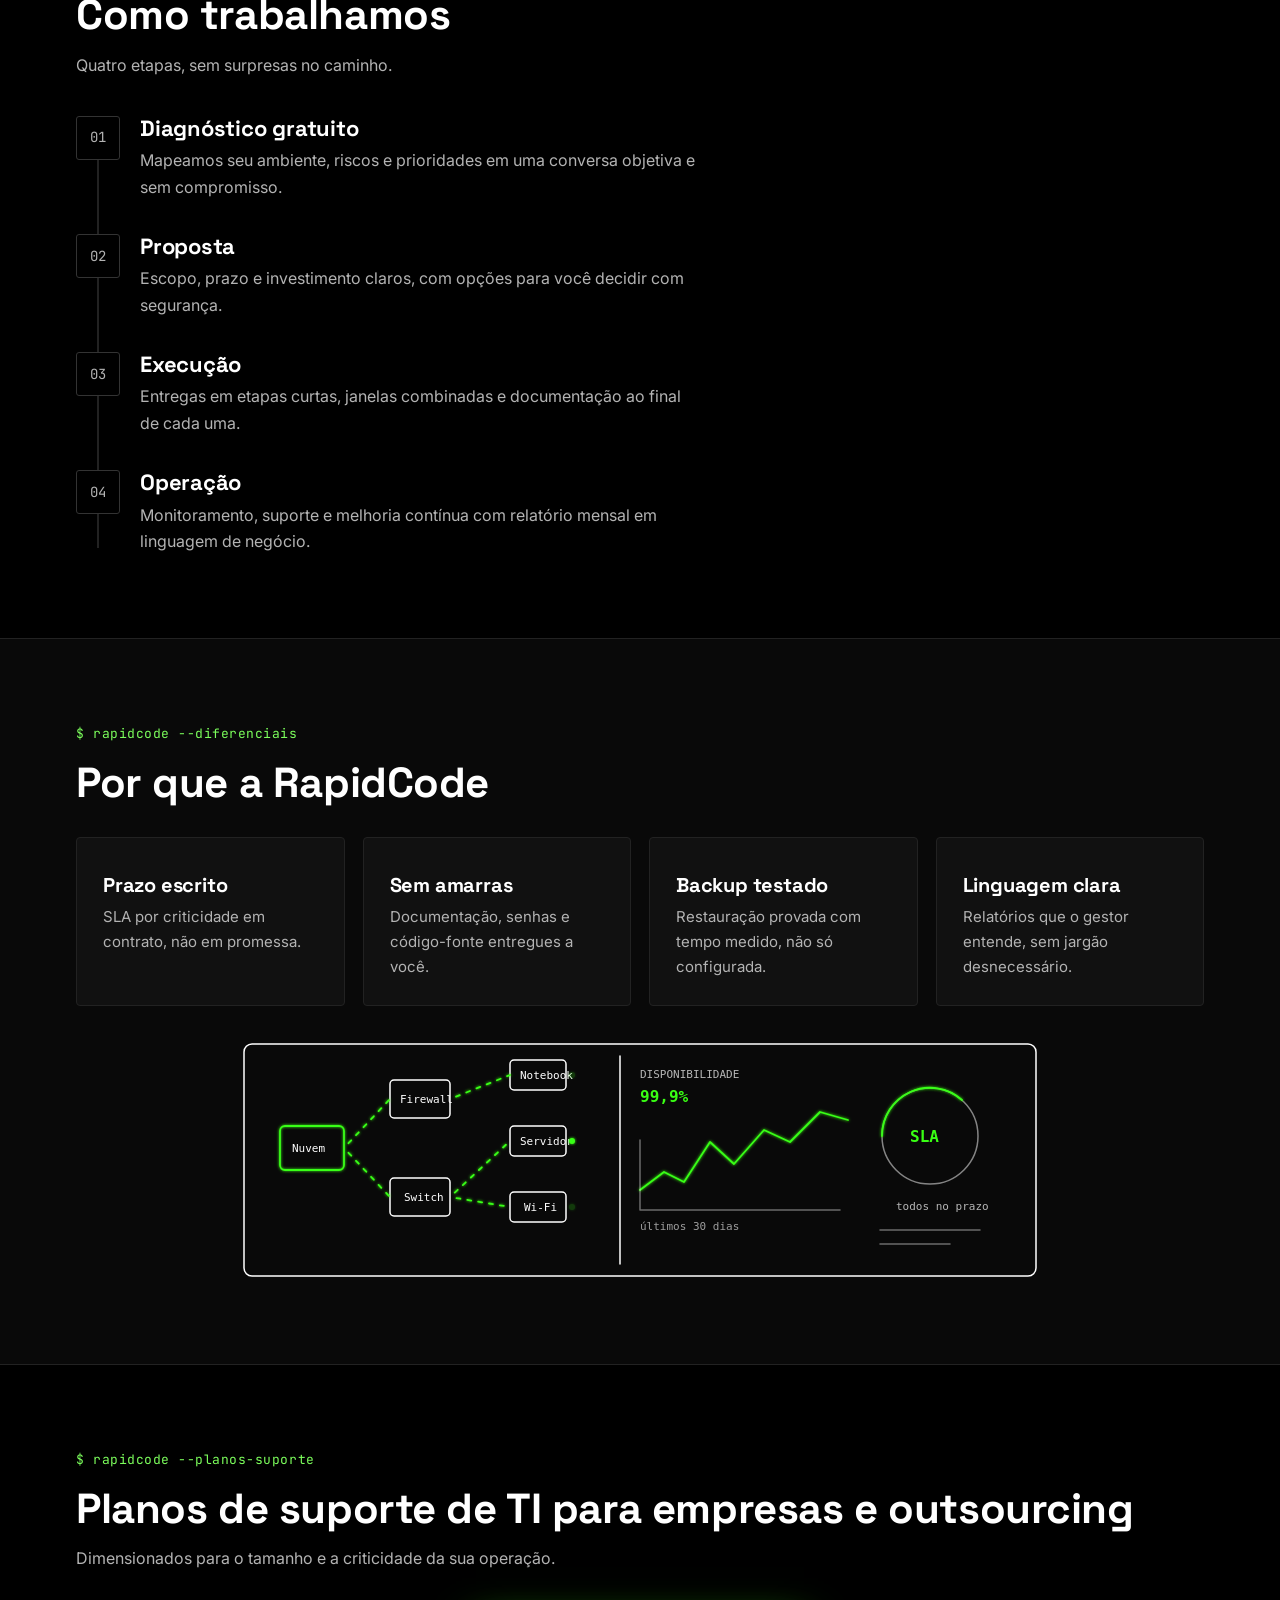
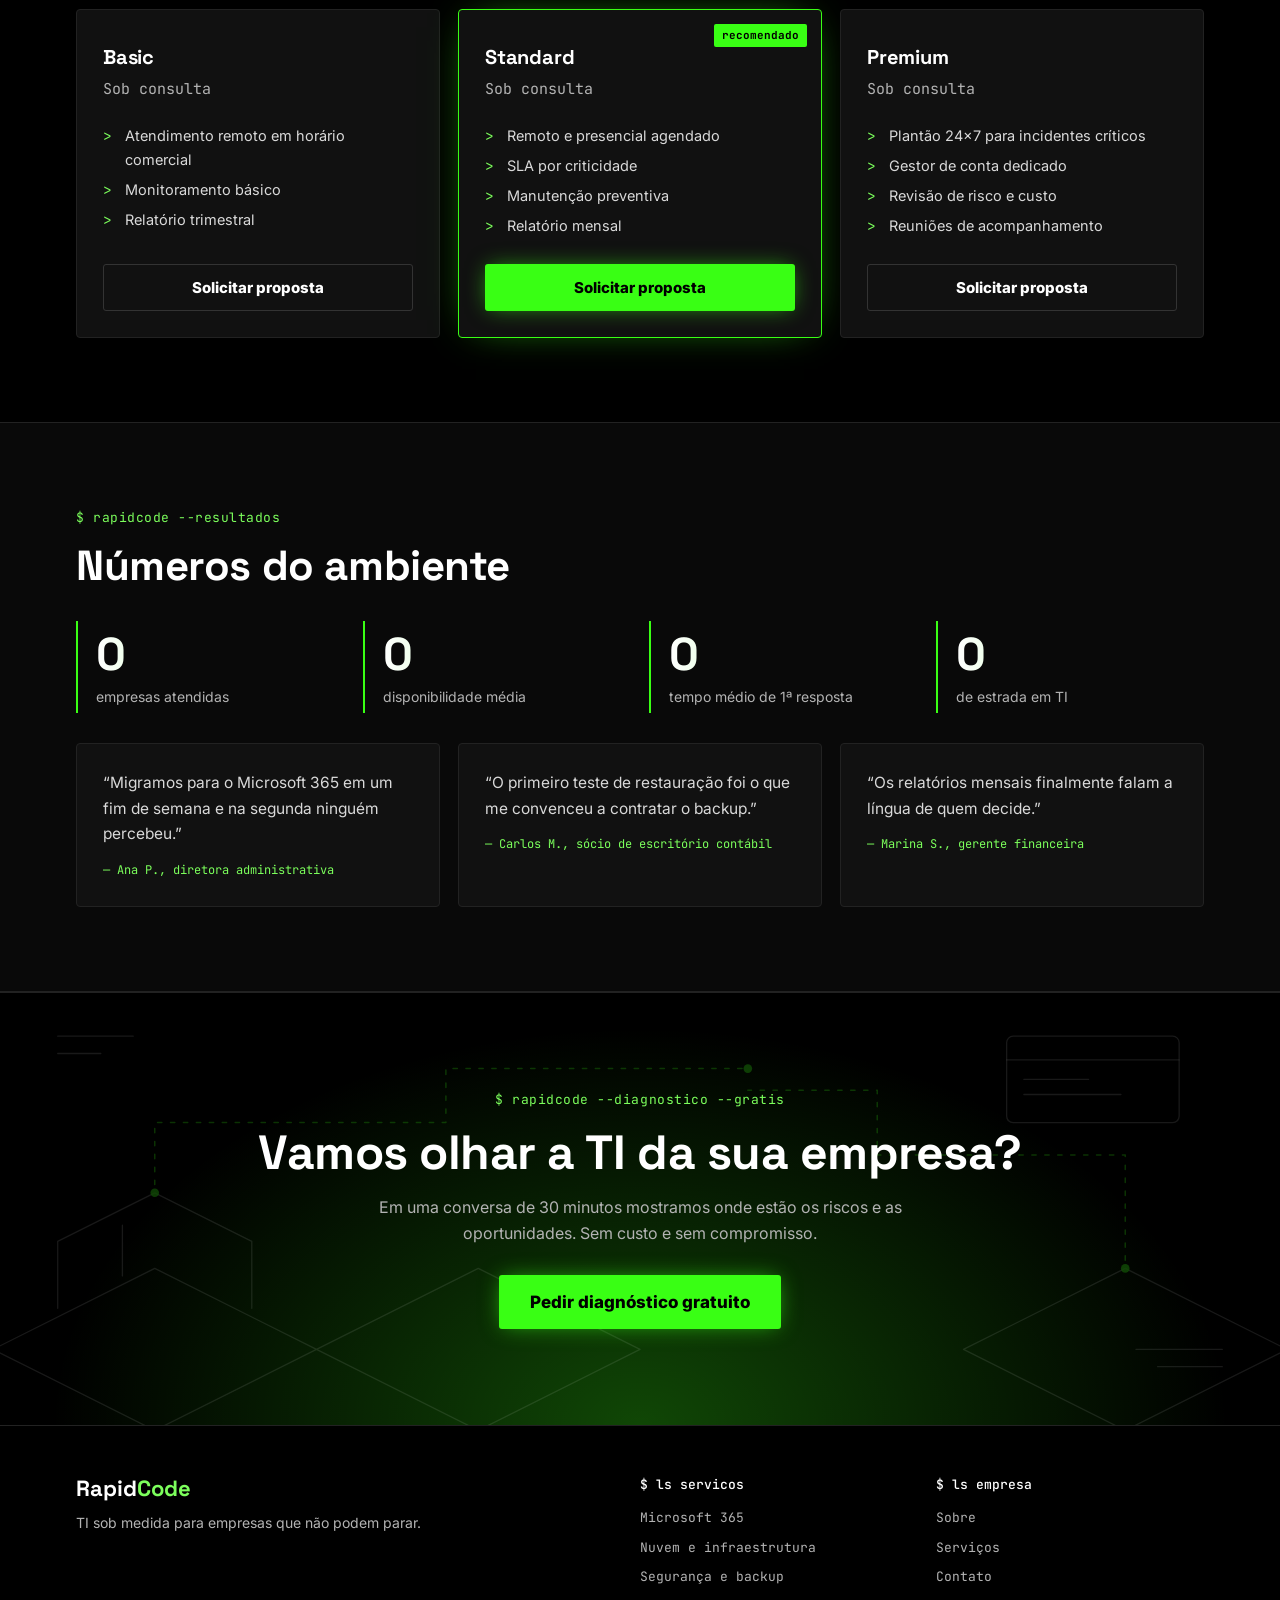
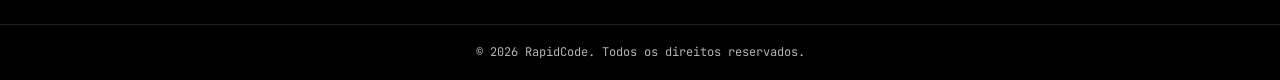
==== commit a92803f5: "Telefone e WhatsApp reais no contato" ====
--- a/index.html
+++ b/index.html
@@ -47,7 +47,8 @@
         "width": 512,
         "height": 512
       },
-      "email": "contato@rapidcode.com.br"
+      "email": "contato@rapidcode.com.br",
+      "telephone": "+55-11-99886-1379"
     },
     {
       "@type": "ProfessionalService",
@@ -58,6 +59,7 @@
       "image": "https://www.rapidcode.com.br/img/og-image.png",
       "logo": "https://www.rapidcode.com.br/img/icon-512.png",
       "email": "contato@rapidcode.com.br",
+      "telephone": "+55-11-99886-1379",
       "areaServed": "BR",
       "parentOrganization": {
         "@id": "https://www.rapidcode.com.br/#organization"
--- a/css/style.css
+++ b/css/style.css
@@ -73,8 +73,12 @@
 .marquee{border-block:1px solid var(--line);background:rgba(10,10,10,.85);overflow:hidden;padding:14px 0;mask-image:linear-gradient(90deg,transparent,#000 8%,#000 92%,transparent);-webkit-mask-image:linear-gradient(90deg,transparent,#000 8%,#000 92%,transparent)}
 .marquee__track{display:flex;width:max-content;gap:40px;animation:mq 38s linear infinite}
 .marquee:hover .marquee__track{animation-play-state:paused}
-.marquee__track span{font:500 14px "JetBrains Mono",monospace;color:var(--muted);white-space:nowrap}
-.marquee__track span::before{content:"// ";color:var(--accent-hi)}
+.marquee__track{align-items:center;gap:44px}
+.mq__item{display:inline-flex;align-items:center;gap:10px;font:500 14px "JetBrains Mono",monospace;color:var(--muted);white-space:nowrap;transition:color .25s}
+.mq__item svg{flex:none;opacity:.85;transition:color .25s,opacity .25s}
+.mq__item:hover{color:var(--white)}
+.mq__item:hover svg{color:var(--accent);opacity:1}
+.mq__word{height:15px;width:auto}
 @keyframes mq{to{transform:translateX(-50%)}}
 
 .sec{padding:84px 0}
@@ -110,6 +114,7 @@
 .chips a{color:var(--muted);transition:color .2s,border-color .2s}
 .chips a:hover{color:var(--accent-hi);border-color:var(--accent-hi)}
 .chips--index{margin-top:26px}
+.card .chips{margin-top:18px}
 
 .timeline{position:relative;margin-top:36px;padding-left:64px;list-style:none;display:grid;gap:34px}
 .timeline__line{position:absolute;left:21px;top:6px;bottom:6px;width:2px;background:var(--line)}
@@ -167,6 +172,8 @@
 .cinfo{display:grid;gap:10px;margin:16px 0 20px;font:400 14px "JetBrains Mono",monospace;color:var(--white-dim)}
 .cinfo b{color:var(--accent-hi);font-weight:500;margin-right:10px}
 .cinfo span{overflow-wrap:anywhere}
+.cinfo a{color:inherit;text-decoration:none;border-bottom:1px dashed var(--line2)}
+.cinfo a:hover{color:var(--accent-hi);border-color:var(--accent-hi)}
 
 .cta{padding:96px 0;text-align:center;border-top:1px solid var(--line);background:radial-gradient(ellipse at 50% 100%,rgba(var(--accent-rgb),.28),transparent 65%),rgba(0,0,0,.92)}
 .cta{position:relative;overflow:hidden}
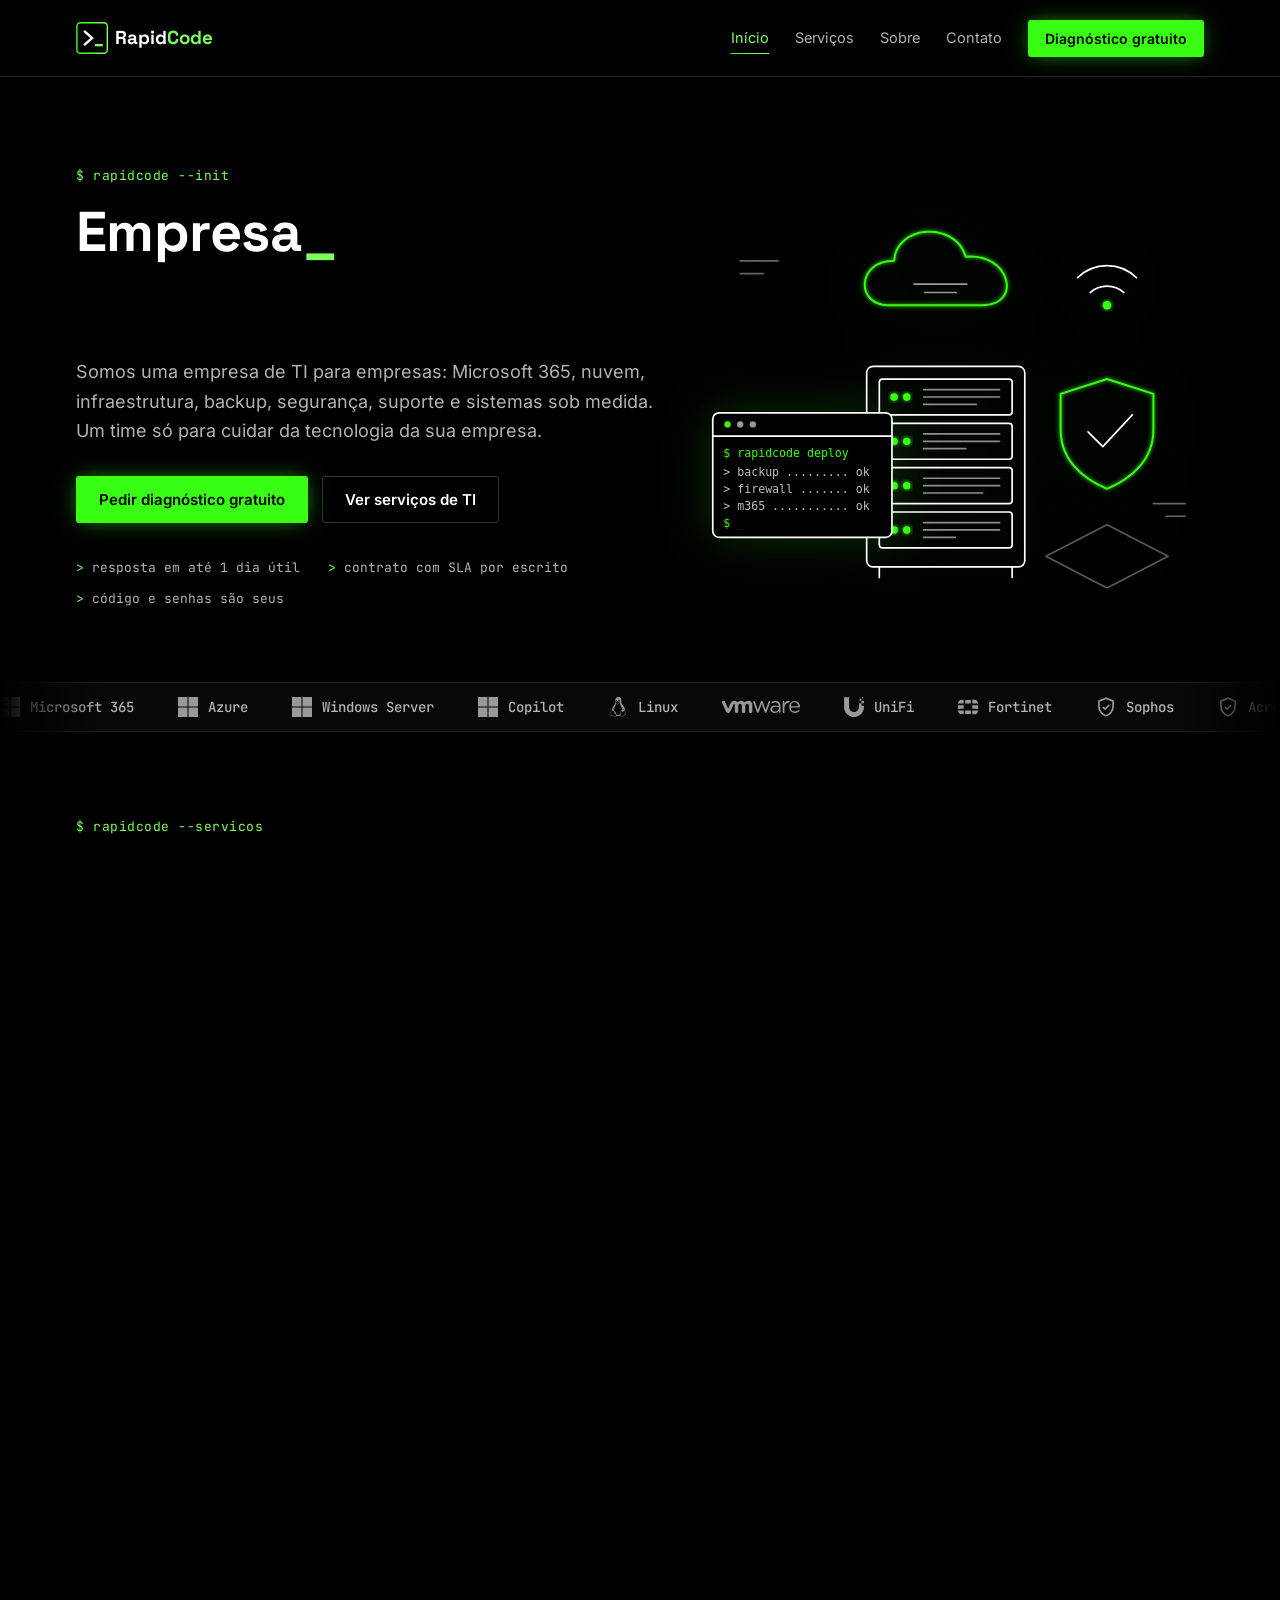
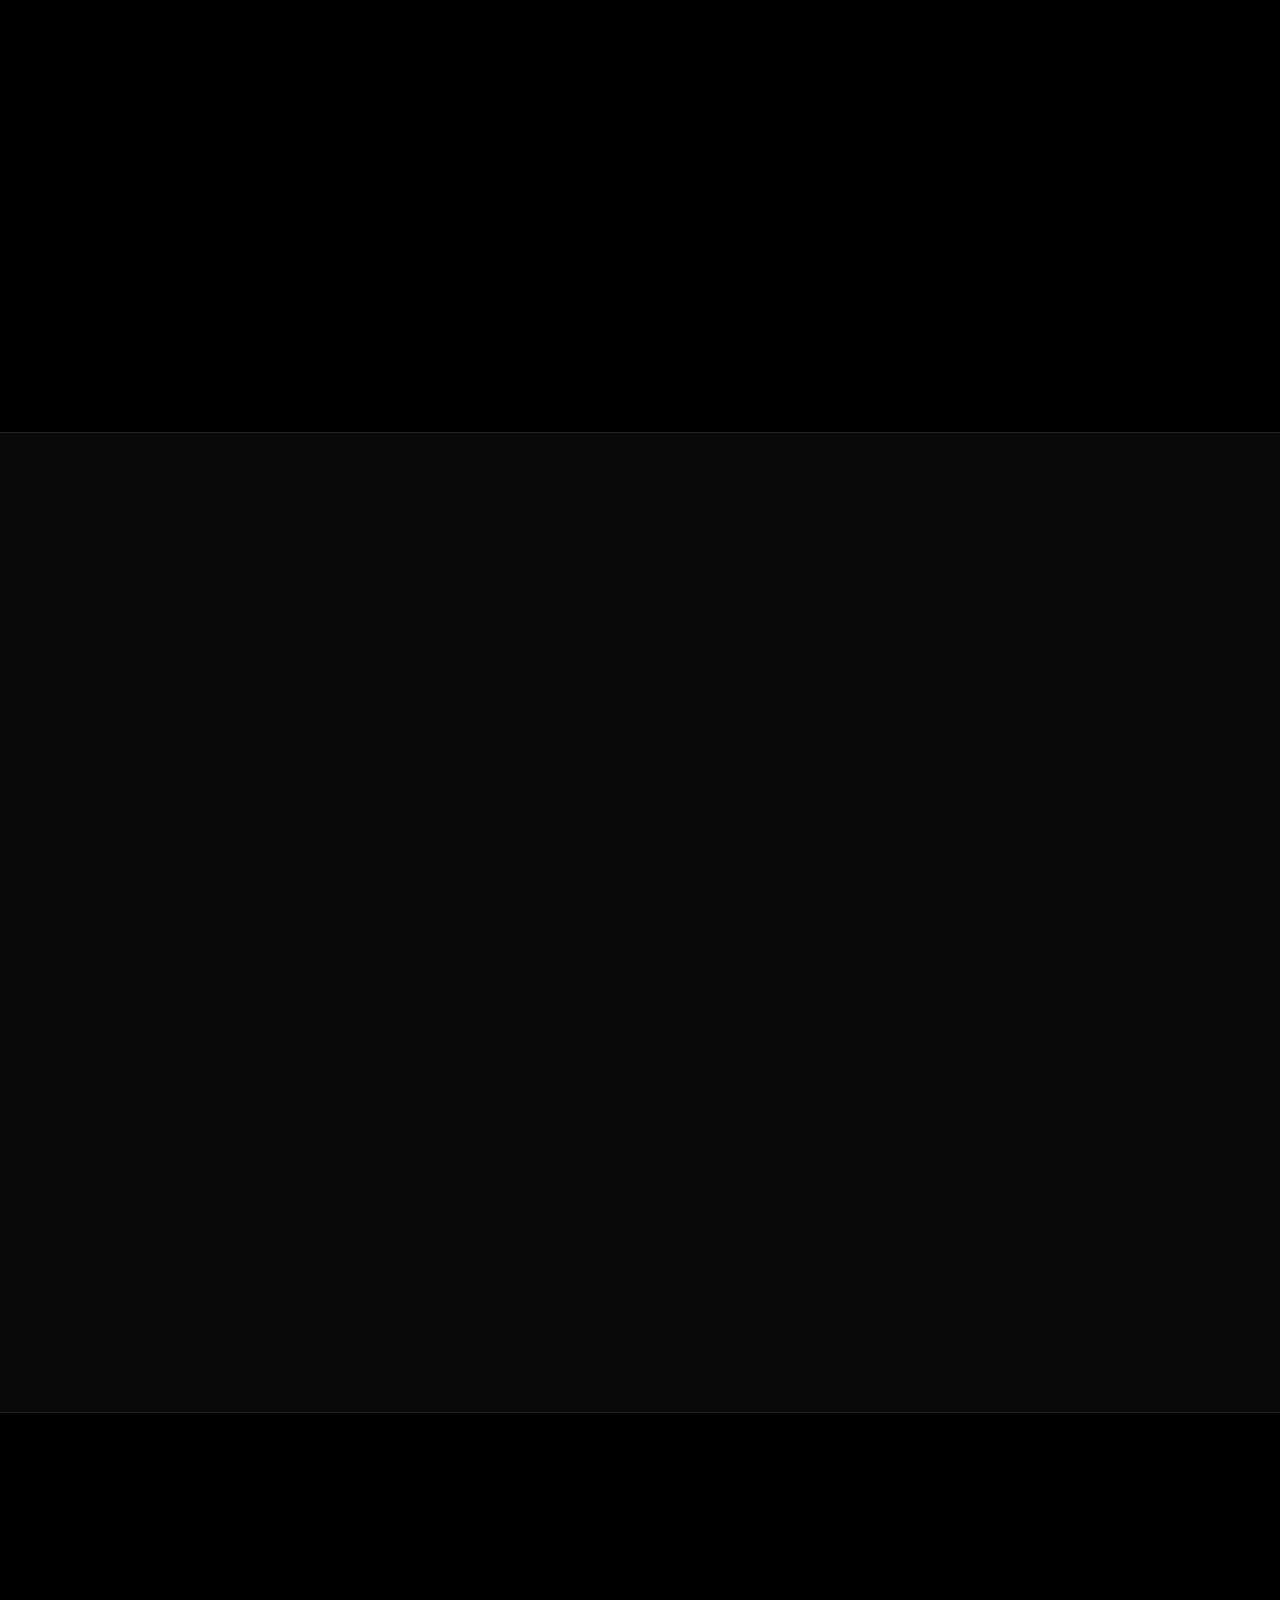
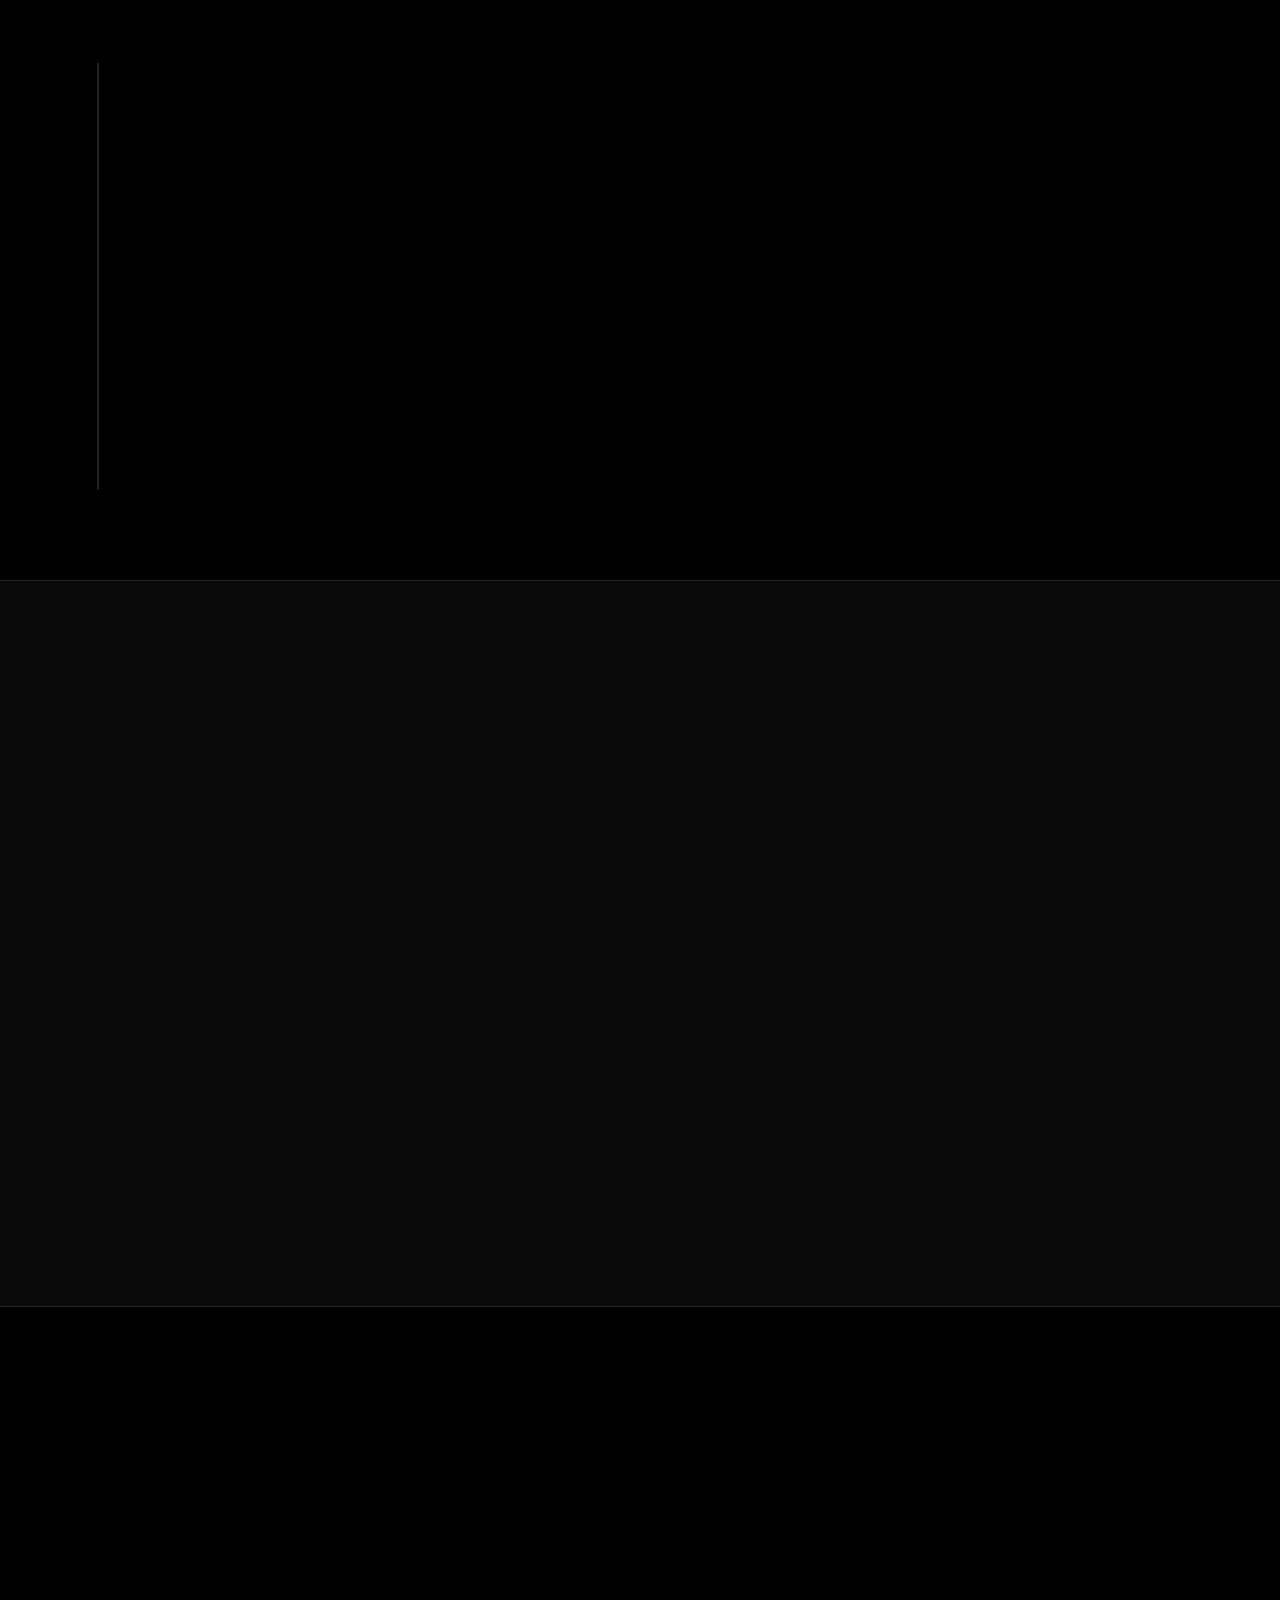
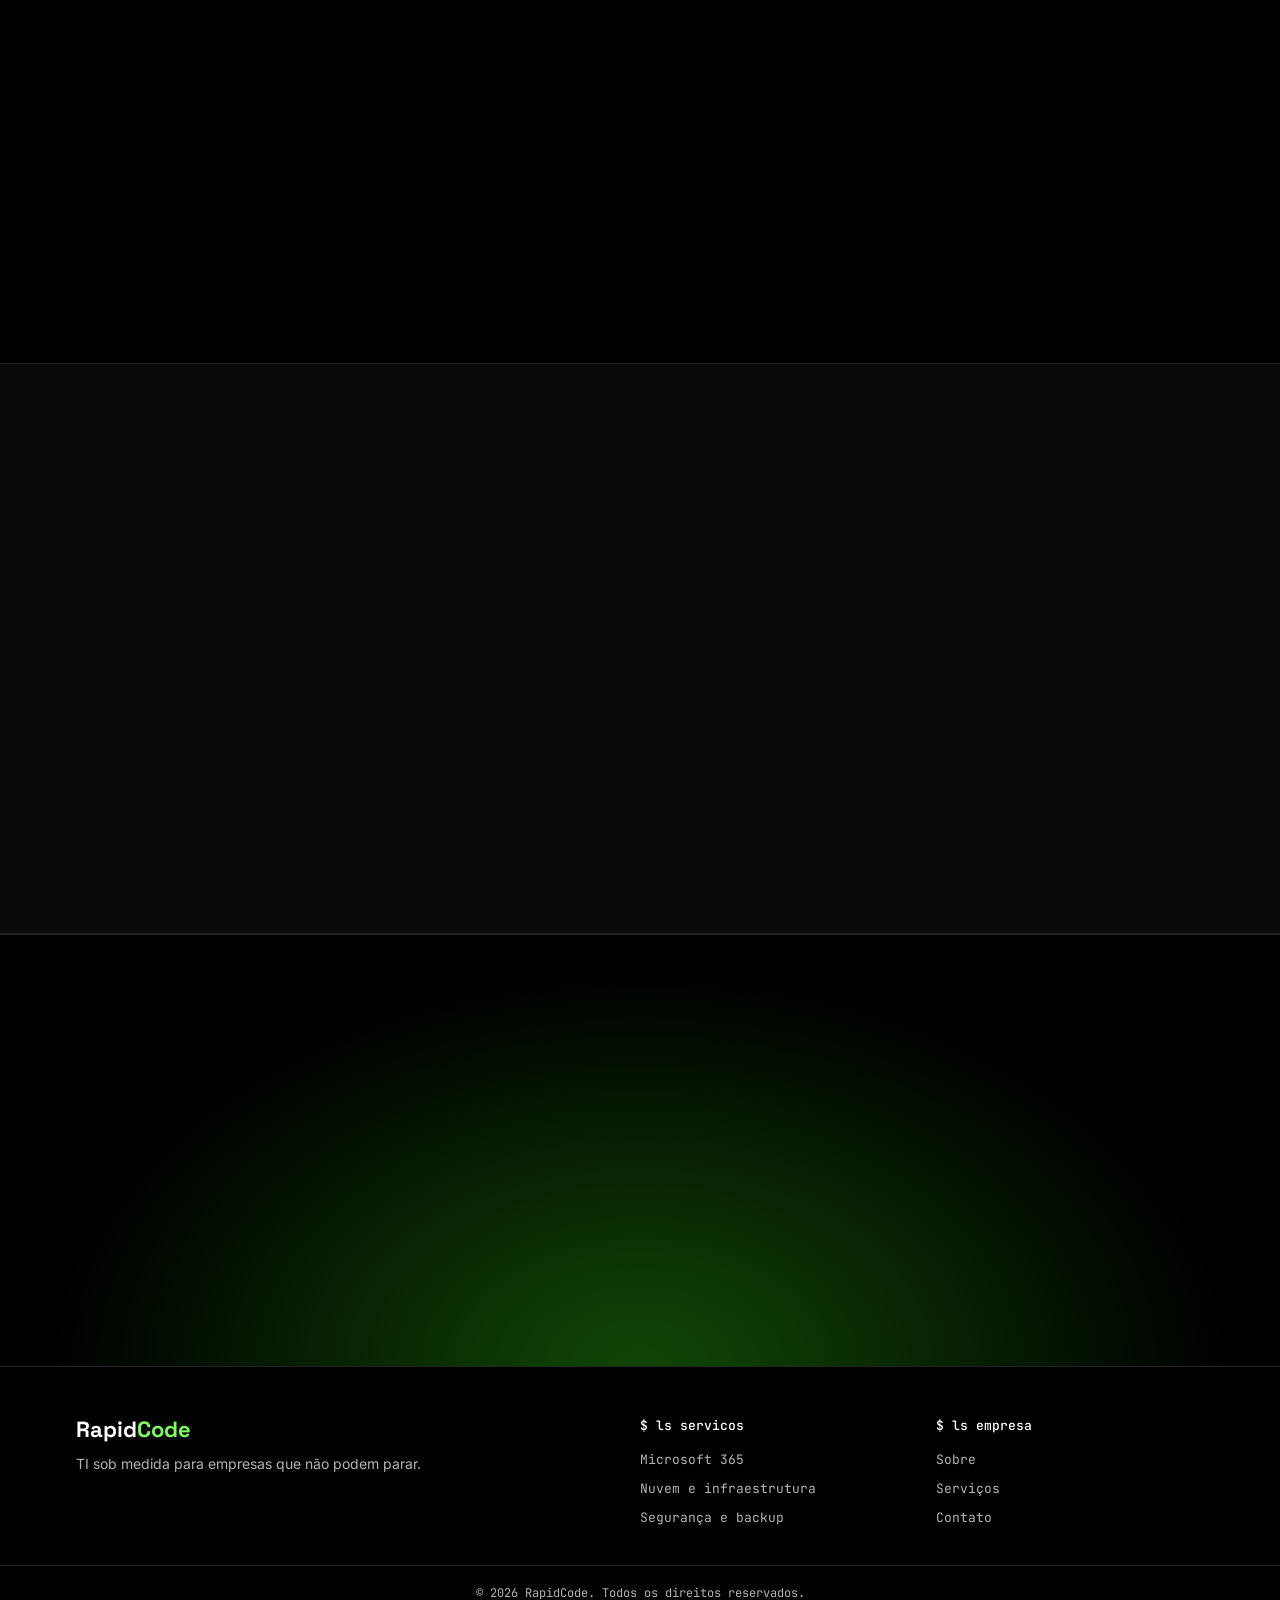
==== commit 9c2d8840: "Segurança: CSP, Referrer-Policy, fontes locais, anti-clickjacking e security.txt" ====
--- a/index.html
+++ b/index.html
@@ -27,9 +27,11 @@
 <link rel="icon" type="image/png" sizes="32x32" href="img/favicon-32.png">
 <link rel="apple-touch-icon" href="img/apple-touch-icon.png">
 <link rel="manifest" href="site.webmanifest">
-<link rel="preconnect" href="https://fonts.googleapis.com">
-<link rel="preconnect" href="https://fonts.gstatic.com" crossorigin>
-<link href="https://fonts.googleapis.com/css2?family=Inter:wght@400;500;600&family=JetBrains+Mono:wght@400;500&family=Space+Grotesk:wght@500;600;700&display=swap" rel="stylesheet">
+<meta http-equiv="Content-Security-Policy" content="default-src 'self'; script-src 'self'; style-src 'self'; font-src 'self'; img-src 'self' data:; connect-src 'self'; manifest-src 'self'; base-uri 'self'; form-action 'self'; object-src 'none'; upgrade-insecure-requests">
+<meta name="referrer" content="strict-origin-when-cross-origin">
+<link rel="preload" href="fonts/inter-latin.woff2" as="font" type="font/woff2" crossorigin>
+<link rel="preload" href="fonts/space-grotesk-latin.woff2" as="font" type="font/woff2" crossorigin>
+<link rel="stylesheet" href="css/fonts.css">
 <link rel="stylesheet" href="css/style.css">
 <!-- SEO: definir cidade/região (areaServed e address no JSON-LD) -->
 <script type="application/ld+json">
--- a/css/fonts.css
+++ b/css/fonts.css
@@ -0,0 +1,7 @@
+/* Fontes hospedadas no próprio site (OFL). Subconjuntos latin e latin-ext. */
+@font-face{font-family:'Inter';font-style:normal;font-weight:400 600;font-display:swap;src:url(../fonts/inter-latin-ext.woff2) format('woff2');unicode-range:U+0100-02BA, U+02BD-02C5, U+02C7-02CC, U+02CE-02D7, U+02DD-02FF, U+0304, U+0308, U+0329, U+1D00-1DBF, U+1E00-1E9F, U+1EF2-1EFF, U+2020, U+20A0-20AB, U+20AD-20C4, U+2113, U+2C60-2C7F, U+A720-A7FF}
+@font-face{font-family:'Inter';font-style:normal;font-weight:400 600;font-display:swap;src:url(../fonts/inter-latin.woff2) format('woff2');unicode-range:U+0000-00FF, U+0131, U+0152-0153, U+02BB-02BC, U+02C6, U+02DA, U+02DC, U+0304, U+0308, U+0329, U+2000-206F, U+20AC, U+2122, U+2191, U+2193, U+2212, U+2215, U+FEFF, U+FFFD}
+@font-face{font-family:'JetBrains Mono';font-style:normal;font-weight:400 500;font-display:swap;src:url(../fonts/jetbrains-mono-latin-ext.woff2) format('woff2');unicode-range:U+0100-02BA, U+02BD-02C5, U+02C7-02CC, U+02CE-02D7, U+02DD-02FF, U+0304, U+0308, U+0329, U+1D00-1DBF, U+1E00-1E9F, U+1EF2-1EFF, U+2020, U+20A0-20AB, U+20AD-20C4, U+2113, U+2C60-2C7F, U+A720-A7FF}
+@font-face{font-family:'JetBrains Mono';font-style:normal;font-weight:400 500;font-display:swap;src:url(../fonts/jetbrains-mono-latin.woff2) format('woff2');unicode-range:U+0000-00FF, U+0131, U+0152-0153, U+02BB-02BC, U+02C6, U+02DA, U+02DC, U+0304, U+0308, U+0329, U+2000-206F, U+20AC, U+2122, U+2191, U+2193, U+2212, U+2215, U+FEFF, U+FFFD}
+@font-face{font-family:'Space Grotesk';font-style:normal;font-weight:500 700;font-display:swap;src:url(../fonts/space-grotesk-latin-ext.woff2) format('woff2');unicode-range:U+0100-02BA, U+02BD-02C5, U+02C7-02CC, U+02CE-02D7, U+02DD-02FF, U+0304, U+0308, U+0329, U+1D00-1DBF, U+1E00-1E9F, U+1EF2-1EFF, U+2020, U+20A0-20AB, U+20AD-20C4, U+2113, U+2C60-2C7F, U+A720-A7FF}
+@font-face{font-family:'Space Grotesk';font-style:normal;font-weight:500 700;font-display:swap;src:url(../fonts/space-grotesk-latin.woff2) format('woff2');unicode-range:U+0000-00FF, U+0131, U+0152-0153, U+02BB-02BC, U+02C6, U+02DA, U+02DC, U+0304, U+0308, U+0329, U+2000-206F, U+20AC, U+2122, U+2191, U+2193, U+2212, U+2215, U+FEFF, U+FFFD}
